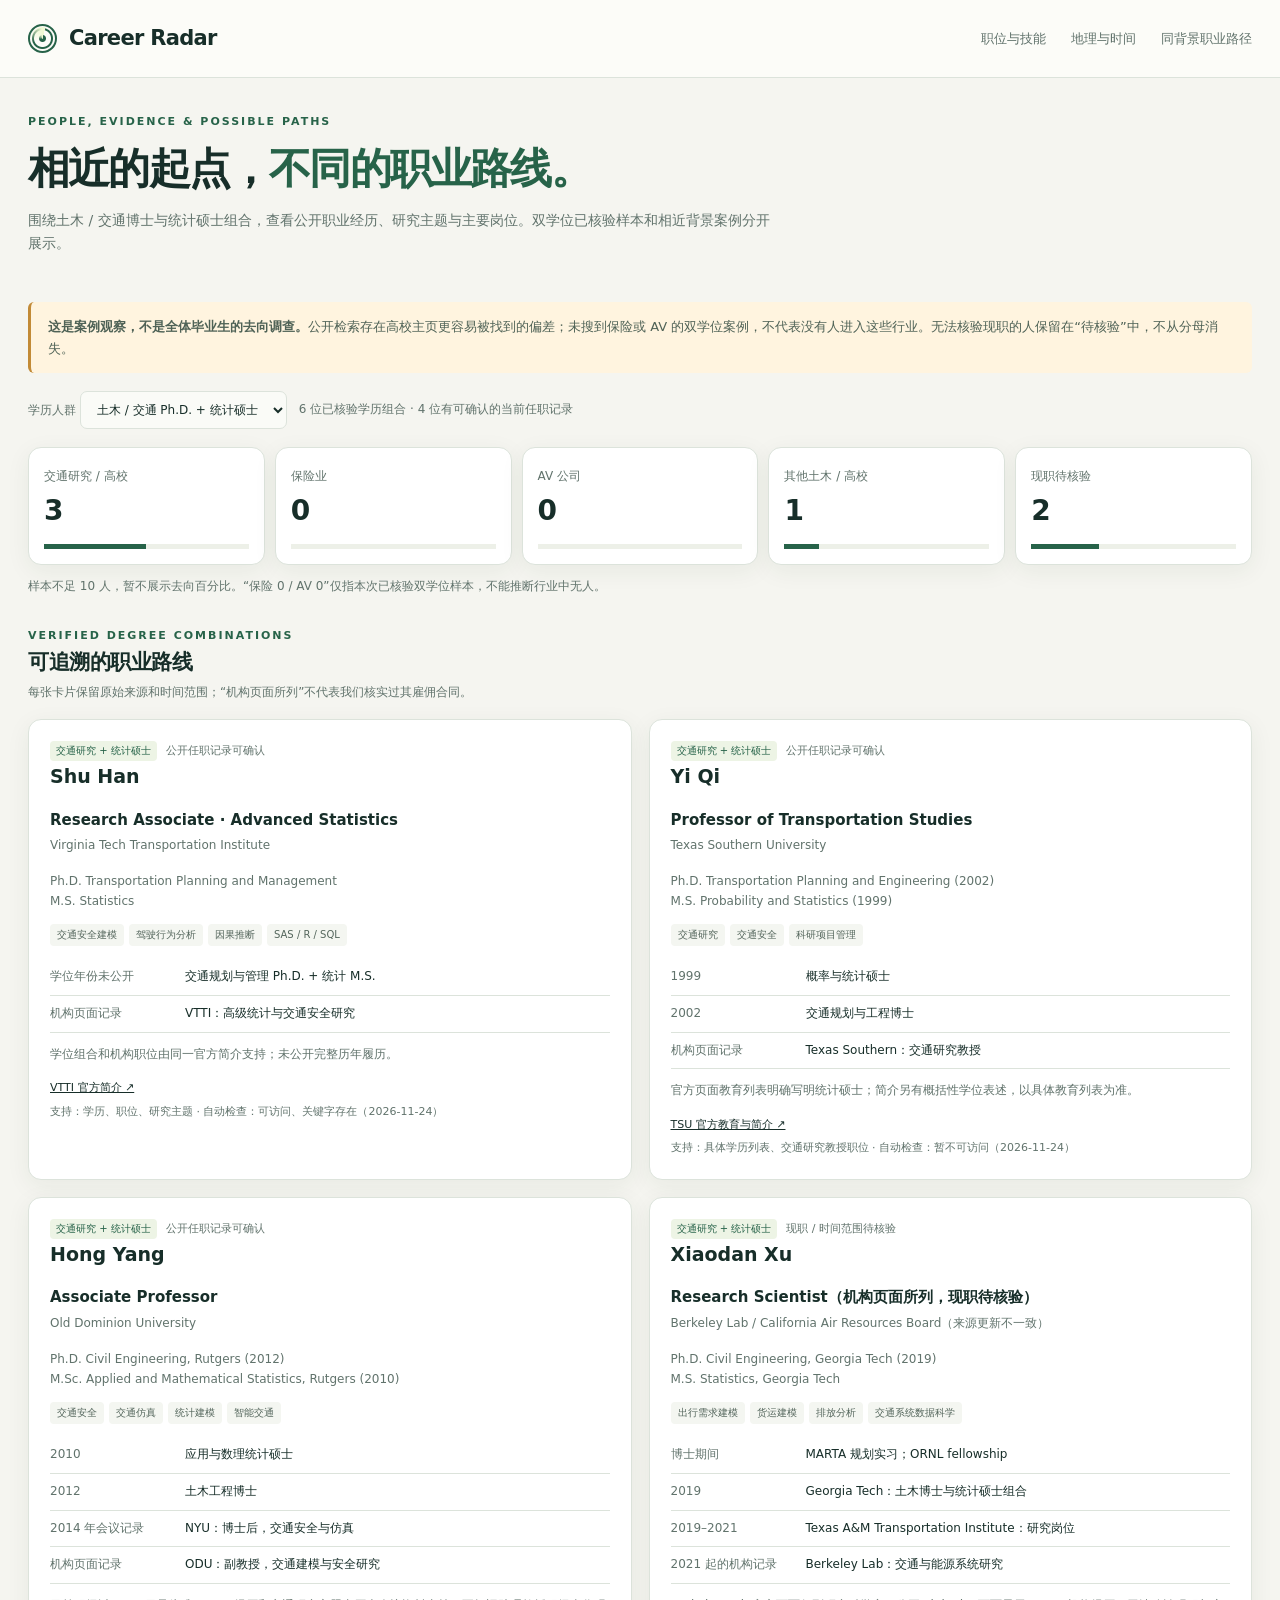
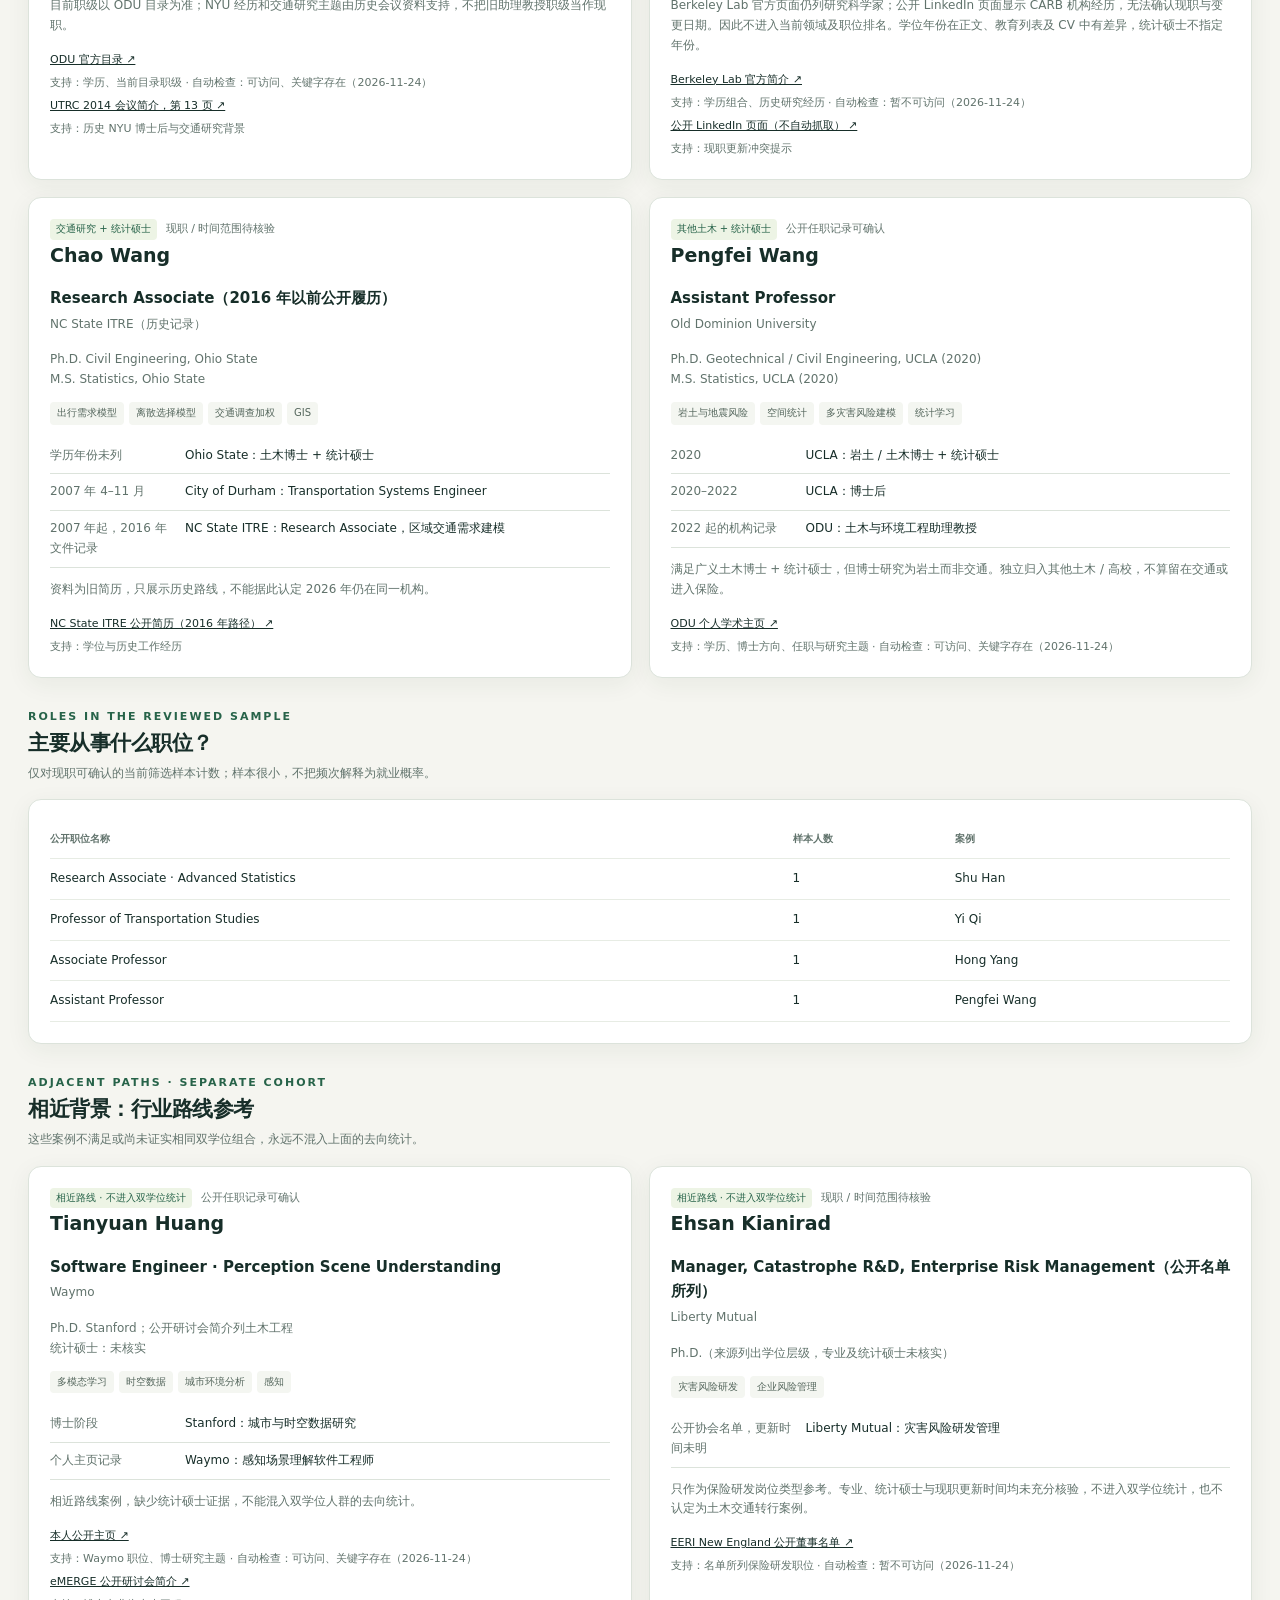
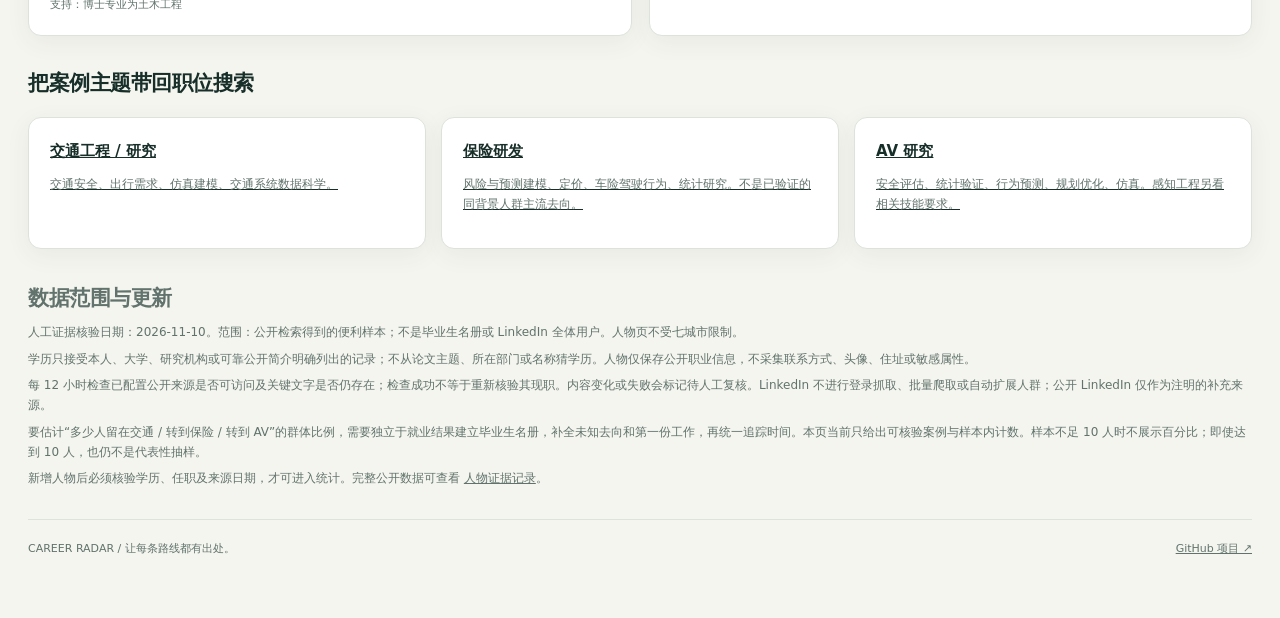
==== careers.html @ 95888066 "Refresh job ledger and published snapshot [skip ci]" ====
<!doctype html><html lang="zh-CN"><head><meta charset="utf-8"><meta name="viewport" content="width=device-width,initial-scale=1"><title>同背景职业路径 · Career Radar</title><link rel="stylesheet" href="web/site.css?v=20261110-3"><link rel="stylesheet" href="web/upgrade.css?v=20261110-3"></head><body>
<header><nav><div class="brand"><span class="mark" aria-hidden="true"></span>Career Radar</div><div class="navlinks"><a href="index.html">职位与技能</a><a href="history.html">地理与时间</a><a href="careers.html" aria-current="page">同背景职业路径</a></div></nav></header>
<main><section class="hero"><div><div class="eyebrow">PEOPLE, EVIDENCE & POSSIBLE PATHS</div><h1>相近的起点，<span>不同的职业路线。</span></h1><p class="sub">围绕土木 / 交通博士与统计硕士组合，查看公开职业经历、研究主题与主要岗位。双学位已核验样本和相近背景案例分开展示。</p></div></section>
<div class="notice warning"><strong>这是案例观察，不是全体毕业生的去向调查。</strong>公开检索存在高校主页更容易被找到的偏差；未搜到保险或 AV 的双学位案例，不代表没有人进入这些行业。无法核验现职的人保留在“待核验”中，不从分母消失。</div>
<div class="dashboard-controls"><label>学历人群 <select id="cohort" aria-label="职业样本学历范围"><option value="dual">土木 / 交通 Ph.D. + 统计硕士</option><option value="transport_stats">交通研究背景 + 统计硕士</option><option value="civil_stats">其他土木背景 + 统计硕士</option></select></label><span id="sample-note" class="small" aria-live="polite"></span></div>
<div id="people-summary" class="people-summary"></div><p id="share-note" class="small"></p>
<section><div class="section-head"><div><div class="eyebrow">VERIFIED DEGREE COMBINATIONS</div><h2>可追溯的职业路线</h2><p>每张卡片保留原始来源和时间范围；“机构页面所列”不代表我们核实过其雇佣合同。</p></div></div><div class="person-grid" id="people-grid"></div></section>
<section><div class="section-head"><div><div class="eyebrow">ROLES IN THE REVIEWED SAMPLE</div><h2>主要从事什么职位？</h2><p>仅对现职可确认的当前筛选样本计数；样本很小，不把频次解释为就业概率。</p></div></div><div class="panel"><div class="table-wrap"><table><thead><tr><th>公开职位名称</th><th>样本人数</th><th>案例</th></tr></thead><tbody id="roles"></tbody></table></div></div></section>
<section><div class="section-head"><div><div class="eyebrow">ADJACENT PATHS · SEPARATE COHORT</div><h2>相近背景：行业路线参考</h2><p>这些案例不满足或尚未证实相同双学位组合，永远不混入上面的去向统计。</p></div></div><div class="person-grid" id="adjacent-grid"></div></section>
<section><div class="section-head"><h2>把案例主题带回职位搜索</h2></div><div class="role-grid"><a class="panel" href="index.html?track=traffic"><strong>交通工程 / 研究</strong><p class="small">交通安全、出行需求、仿真建模、交通系统数据科学。</p></a><a class="panel" href="index.html?track=insurance"><strong>保险研发</strong><p class="small">风险与预测建模、定价、车险驾驶行为、统计研究。不是已验证的同背景人群主流去向。</p></a><a class="panel" href="index.html?track=av"><strong>AV 研究</strong><p class="small">安全评估、统计验证、行为预测、规划优化、仿真。感知工程另看相关技能要求。</p></a></div></section>
<section class="method"><h2>数据范围与更新</h2><p id="review-date"></p><p>学历只接受本人、大学、研究机构或可靠公开简介明确列出的记录；不从论文主题、所在部门或名称猜学历。人物仅保存公开职业信息，不采集联系方式、头像、住址或敏感属性。</p><p>每 12 小时检查已配置公开来源是否可访问及关键文字是否仍存在；检查成功不等于重新核验其现职。内容变化或失败会标记待人工复核。LinkedIn 不进行登录抓取、批量爬取或自动扩展人群；公开 LinkedIn 仅作为注明的补充来源。</p><p>要估计“多少人留在交通 / 转到保险 / 转到 AV”的群体比例，需要独立于就业结果建立毕业生名册，补全未知去向和第一份工作，再统一追踪时间。本页当前只给出可核验案例与样本内计数。样本不足 10 人时不展示百分比；即使达到 10 人，也仍不是代表性抽样。</p><p>新增人物后必须核验学历、任职及来源日期，才可进入统计。完整公开数据可查看 <a href="data/people.json">人物证据记录</a>。</p></section><footer class="footer"><span>CAREER RADAR / 让每条路线都有出处。</span><a href="https://github.com/Dejong614/career-radar">GitHub 项目 ↗</a></footer></main>
<script id="people-data" type="application/json">{"schema_version": 1, "reviewed_at": "2026-11-10", "scope": "公开检索得到的便利样本；不是毕业生名册或 LinkedIn 全体用户。人物页不受七城市限制。", "profiles": [{"id": "shu-han", "name": "Shu Han", "cohort": "transport_stats", "education": ["Ph.D. Transportation Planning and Management", "M.S. Statistics"], "field": "traffic", "role": "Research Associate · Advanced Statistics", "organization": "Virginia Tech Transportation Institute", "current_confirmed": true, "skills": ["交通安全建模", "驾驶行为分析", "因果推断", "SAS / R / SQL"], "path": [{"period": "学位年份未公开", "label": "交通规划与管理 Ph.D. + 统计 M.S."}, {"period": "机构页面记录", "label": "VTTI：高级统计与交通安全研究"}], "note": "学位组合和机构职位由同一官方简介支持；未公开完整历年履历。", "sources": [{"url": "https://www.vtti.vt.edu/staffdir/bio.php?pn=120117", "label": "VTTI 官方简介", "supports": "学历、职位、研究主题", "markers": ["Shu Han", "Statistics", "Research Associate"]}]}, {"id": "yi-qi", "name": "Yi Qi", "cohort": "transport_stats", "education": ["Ph.D. Transportation Planning and Engineering (2002)", "M.S. Probability and Statistics (1999)"], "field": "traffic", "role": "Professor of Transportation Studies", "organization": "Texas Southern University", "current_confirmed": true, "skills": ["交通研究", "交通安全", "科研项目管理"], "path": [{"period": "1999", "label": "概率与统计硕士"}, {"period": "2002", "label": "交通规划与工程博士"}, {"period": "机构页面记录", "label": "Texas Southern：交通研究教授"}], "note": "官方页面教育列表明确写明统计硕士；简介另有概括性学位表述，以具体教育列表为准。", "sources": [{"url": "https://coset.tsu.edu/people/yi-qi/", "label": "TSU 官方教育与简介", "supports": "具体学历列表、交通研究教授职位", "markers": ["Yi Qi", "Probability and Statistics", "Professor"]}]}, {"id": "hong-yang", "name": "Hong Yang", "cohort": "transport_stats", "education": ["Ph.D. Civil Engineering, Rutgers (2012)", "M.Sc. Applied and Mathematical Statistics, Rutgers (2010)"], "field": "traffic", "role": "Associate Professor", "organization": "Old Dominion University", "current_confirmed": true, "skills": ["交通安全", "交通仿真", "统计建模", "智能交通"], "path": [{"period": "2010", "label": "应用与数理统计硕士"}, {"period": "2012", "label": "土木工程博士"}, {"period": "2014 年会议记录", "label": "NYU：博士后，交通安全与仿真"}, {"period": "机构页面记录", "label": "ODU：副教授，交通建模与安全研究"}], "note": "目前职级以 ODU 目录为准；NYU 经历和交通研究主题由历史会议资料支持，不把旧助理教授职级当作现职。", "sources": [{"url": "https://www.odu.edu/directory/hong-yang", "label": "ODU 官方目录", "supports": "学历、当前目录职级", "markers": ["Hong Yang", "Statistics", "Associate Professor"]}, {"url": "https://www.utrc2.org/sites/default/files/11-19-14-Tech-Summit-Program.pdf", "label": "UTRC 2014 会议简介，第 13 页", "supports": "历史 NYU 博士后与交通研究背景", "check": false}]}, {"id": "xiaodan-xu", "name": "Xiaodan Xu", "cohort": "transport_stats", "education": ["Ph.D. Civil Engineering, Georgia Tech (2019)", "M.S. Statistics, Georgia Tech"], "field": "unknown", "reported_field": "traffic", "role": "Research Scientist（机构页面所列，现职待核验）", "organization": "Berkeley Lab / California Air Resources Board（来源更新不一致）", "current_confirmed": false, "skills": ["出行需求建模", "货运建模", "排放分析", "交通系统数据科学"], "path": [{"period": "博士期间", "label": "MARTA 规划实习；ORNL fellowship"}, {"period": "2019", "label": "Georgia Tech：土木博士与统计硕士组合"}, {"period": "2019–2021", "label": "Texas A&M Transportation Institute：研究岗位"}, {"period": "2021 起的机构记录", "label": "Berkeley Lab：交通与能源系统研究"}], "note": "Berkeley Lab 官方页面仍列研究科学家；公开 LinkedIn 页面显示 CARB 机构经历，无法确认现职与变更日期。因此不进入当前领域及职位排名。学位年份在正文、教育列表及 CV 中有差异，统计硕士不指定年份。", "sources": [{"url": "https://eta.lbl.gov/people/xiaodan-xu", "label": "Berkeley Lab 官方简介", "supports": "学历组合、历史研究经历", "markers": ["Xiaodan Xu", "Statistics", "research scientist"]}, {"url": "https://www.linkedin.com/in/xiaodanxu", "label": "公开 LinkedIn 页面（不自动抓取）", "supports": "现职更新冲突提示", "check": false}]}, {"id": "chao-wang", "name": "Chao Wang", "cohort": "transport_stats", "education": ["Ph.D. Civil Engineering, Ohio State", "M.S. Statistics, Ohio State"], "field": "unknown", "reported_field": "traffic", "role": "Research Associate（2016 年以前公开履历）", "organization": "NC State ITRE（历史记录）", "current_confirmed": false, "skills": ["出行需求模型", "离散选择模型", "交通调查加权", "GIS"], "path": [{"period": "学历年份未列", "label": "Ohio State：土木博士 + 统计硕士"}, {"period": "2007 年 4–11 月", "label": "City of Durham：Transportation Systems Engineer"}, {"period": "2007 年起，2016 年文件记录", "label": "NC State ITRE：Research Associate，区域交通需求建模"}], "note": "资料为旧简历，只展示历史路线，不能据此认定 2026 年仍在同一机构。", "sources": [{"url": "https://itre.ncsu.edu/wp-content/uploads/2016/03/WangC.pdf", "label": "NC State ITRE 公开简历（2016 年路径）", "supports": "学位与历史工作经历", "check": false}]}, {"id": "pengfei-wang", "name": "Pengfei Wang", "cohort": "civil_stats", "education": ["Ph.D. Geotechnical / Civil Engineering, UCLA (2020)", "M.S. Statistics, UCLA (2020)"], "field": "other", "role": "Assistant Professor", "organization": "Old Dominion University", "current_confirmed": true, "skills": ["岩土与地震风险", "空间统计", "多灾害风险建模", "统计学习"], "path": [{"period": "2020", "label": "UCLA：岩土 / 土木博士 + 统计硕士"}, {"period": "2020–2022", "label": "UCLA：博士后"}, {"period": "2022 起的机构记录", "label": "ODU：土木与环境工程助理教授"}], "note": "满足广义土木博士 + 统计硕士，但博士研究为岩土而非交通。独立归入其他土木 / 高校，不算留在交通或进入保险。", "sources": [{"url": "https://sites.wp.odu.edu/pengfei-wang/", "label": "ODU 个人学术主页", "supports": "学历、博士方向、任职与研究主题", "markers": ["Pengfei Wang", "Statistics", "Assistant Professor"]}]}, {"id": "tianyuan-huang", "name": "Tianyuan Huang", "cohort": "adjacent", "education": ["Ph.D. Stanford；公开研讨会简介列土木工程", "统计硕士：未核实"], "field": "av", "role": "Software Engineer · Perception Scene Understanding", "organization": "Waymo", "current_confirmed": true, "skills": ["多模态学习", "时空数据", "城市环境分析", "感知"], "path": [{"period": "博士阶段", "label": "Stanford：城市与时空数据研究"}, {"period": "个人主页记录", "label": "Waymo：感知场景理解软件工程师"}], "note": "相近路线案例，缺少统计硕士证据，不能混入双学位人群的去向统计。", "sources": [{"url": "https://tianyuanhuang.github.io/", "label": "本人公开主页", "supports": "Waymo 职位、博士研究主题", "markers": ["Tianyuan Huang", "Waymo", "Software Engineer"]}, {"url": "https://yi-ju.me/eMERGE/presentations/", "label": "eMERGE 公开研讨会简介", "supports": "博士专业为土木工程", "check": false}]}, {"id": "ehsan-kianirad", "name": "Ehsan Kianirad", "cohort": "adjacent", "education": ["Ph.D.（来源列出学位层级，专业及统计硕士未核实）"], "field": "insurance", "role": "Manager, Catastrophe R&D, Enterprise Risk Management（公开名单所列）", "organization": "Liberty Mutual", "current_confirmed": false, "skills": ["灾害风险研发", "企业风险管理"], "path": [{"period": "公开协会名单，更新时间未明", "label": "Liberty Mutual：灾害风险研发管理"}], "note": "只作为保险研发岗位类型参考。专业、统计硕士与现职更新时间均未充分核验，不进入双学位统计，也不认定为土木交通转行案例。", "sources": [{"url": "https://new-england.eeri.org/?page_id=135", "label": "EERI New England 公开董事名单", "supports": "名单所列保险研发职位", "markers": ["Ehsan Kianirad", "Liberty Mutual"]}]}], "source_health": {"https://www.vtti.vt.edu/staffdir/bio.php?pn=120117": {"checked_at": "2026-11-24T22:27:54+00:00", "status": "reachable_keywords_present"}, "https://coset.tsu.edu/people/yi-qi/": {"checked_at": "2026-11-24T22:27:54+00:00", "status": "unavailable", "error": "URLError"}, "https://www.odu.edu/directory/hong-yang": {"checked_at": "2026-11-24T22:27:54+00:00", "status": "reachable_keywords_present"}, "https://eta.lbl.gov/people/xiaodan-xu": {"checked_at": "2026-11-24T22:27:54+00:00", "status": "unavailable", "error": "HTTPError"}, "https://sites.wp.odu.edu/pengfei-wang/": {"checked_at": "2026-11-24T22:27:54+00:00", "status": "reachable_keywords_present"}, "https://tianyuanhuang.github.io/": {"checked_at": "2026-11-24T22:27:54+00:00", "status": "reachable_keywords_present"}, "https://new-england.eeri.org/?page_id=135": {"checked_at": "2026-11-24T22:27:54+00:00", "status": "unavailable", "error": "HTTPError"}}, "summary": {"sample_n": 6, "confirmed_n": 4, "counts": {"traffic": 3, "insurance": 0, "av": 0, "other": 1, "unknown": 2}, "roles": [["Research Associate · Advanced Statistics", 1], ["Professor of Transportation Studies", 1], ["Associate Professor", 1], ["Assistant Professor", 1]], "show_percentages": false}}</script><script src="web/careers.js?v=20261110-3" defer></script></body></html>
---- web/site.css ----
:root{--bg:#f5f5f0;--paper:#fff;--ink:#172e29;--muted:#61736c;--line:#dce3db;--green:#276349;--lime:#ddf29c;--blue:#456d9e;--orange:#ae623f;--shadow:0 6px 24px #213b2710}*{box-sizing:border-box}body{margin:0;background:var(--bg);color:var(--ink);font:15px/1.65 system-ui,-apple-system,"Segoe UI","Microsoft YaHei",sans-serif}a{color:inherit}button,input,select{font:inherit}button,select{cursor:pointer}button:focus-visible,a:focus-visible,input:focus-visible,select:focus-visible{outline:3px solid #78a440;outline-offset:3px}button{border:1px solid var(--line);border-radius:8px;background:#fff;color:var(--ink);padding:9px 15px}button:hover{background:#edf2e8}header{border-bottom:1px solid var(--line);background:#fcfcf8}nav{max-width:1280px;margin:auto;padding:21px 28px;display:flex;align-items:center;justify-content:space-between;gap:20px}.brand{display:flex;gap:12px;align-items:center;font-weight:750;letter-spacing:-.7px;font-size:21px}.mark{border:2px solid var(--green);border-radius:50%;width:29px;height:29px;position:relative;background:radial-gradient(circle,var(--green) 0 3px,transparent 4px 8px,var(--green) 9px 10px,transparent 11px)}.mark:after{content:"";position:absolute;inset:1px;background:conic-gradient(from 15deg,transparent 65%,#f0f9d4 95%);border-radius:50%}.navlinks{display:flex;gap:25px;font-size:13px}.navlinks a{text-decoration:none;color:var(--muted)}main{max-width:1280px;margin:auto;padding:35px 28px 60px}.hero{display:grid;grid-template-columns:1fr auto;gap:30px;padding-bottom:29px}.eyebrow{font-size:11px;letter-spacing:2px;font-weight:750;color:var(--green)}h1{font-size:42px;line-height:1.25;letter-spacing:-1.8px;margin:12px 0 14px}h1 span{color:var(--green)}.sub{color:var(--muted);max-width:750px;margin:0;font-size:14px}.sync{align-self:center;background:#eaf0e2;border:1px solid #dae4cf;padding:16px 20px;border-radius:12px;max-width:300px}.sync strong{font-size:13px;display:block}.sync small{font-size:11px;color:var(--muted)}.dot{display:inline-block;width:7px;height:7px;background:#547d38;border-radius:50%;margin-right:7px}.banner{padding:10px 15px;border:1px solid #ebd5ad;background:#fff6e4;border-radius:8px;font-size:12px;margin-bottom:20px}.banner:empty{display:none}.metrics{display:grid;grid-template-columns:repeat(3,1fr);gap:17px;margin-bottom:28px}.metric{position:relative;border:1px solid var(--line);border-radius:13px;background:var(--paper);padding:21px 24px;box-shadow:var(--shadow);overflow:hidden}.metric:after{content:"";position:absolute;width:70px;height:70px;border:14px solid #e8eedc;border-radius:50%;right:-15px;top:-15px}.metric .label{color:var(--muted);font-size:12px}.metric b{font-size:37px;line-height:1.4;display:block;font-variant-numeric:tabular-nums}.metric .hint{font-size:11px;color:var(--muted)}.section-head{display:flex;align-items:center;justify-content:space-between;gap:16px;margin:30px 0 16px}h2{font-size:21px;letter-spacing:-.5px;margin:0}.section-head p{margin:3px 0 0;color:var(--muted);font-size:12px}.small{font-size:12px;color:var(--muted)}.panel{background:var(--paper);border:1px solid var(--line);border-radius:13px;padding:21px;box-shadow:var(--shadow)}.filters{display:flex;gap:10px;align-items:center;flex-wrap:wrap;margin-bottom:15px}input[type=search],select{background:#fafbf7;border:1px solid var(--line);border-radius:7px;padding:10px 12px;color:var(--ink);max-width:100%}input[type=search]{flex:1;min-width:190px}label.inline{display:flex;gap:6px;align-items:center;font-size:12px;color:var(--muted)}.tabs{display:flex;gap:7px;flex-wrap:wrap;padding-bottom:15px;border-bottom:1px solid var(--line)}.tabs button{font-size:12px;padding:7px 12px;border-color:transparent;background:#f4f6f0}.tabs button[aria-pressed=true]{background:var(--ink);color:#fff}.resultline{display:flex;justify-content:space-between;align-items:center;gap:10px;padding:15px 0 6px}.jobs{display:grid;gap:0}.job{display:grid;grid-template-columns:1fr 160px;gap:16px;padding:19px 0;border-bottom:1px solid #e9eee7}.job:last-child{border-bottom:0}.meta{font-size:11px;color:var(--muted);display:flex;gap:9px;align-items:center;flex-wrap:wrap}.job h3{font-size:16px;margin:7px 0 8px;font-weight:650;line-height:1.45}.job h3 a{text-decoration:none}.job h3 a:hover{text-decoration:underline}.badge{font-size:10px;border-radius:4px;padding:2px 6px;background:#edf4e5;color:var(--green)}.badge.insurance{background:#f7eee6;color:#94502b}.badge.av{background:#edf0f9;color:#486e9f}.tags{display:flex;flex-wrap:wrap;gap:5px}.tag{font-size:10px;background:#f4f6f1;padding:3px 7px;border-radius:4px;color:#53655b}.job-side{font-size:11px;color:var(--muted);text-align:right;display:flex;flex-direction:column;justify-content:center;gap:5px}.job-side a{color:var(--green);font-weight:650;text-decoration:none}.job details{margin-top:9px;font-size:11px;color:var(--muted)}summary{cursor:pointer}.evidence{padding:7px 0;border-bottom:1px dashed var(--line);overflow-wrap:anywhere}.evidence q{display:block;color:#596a61;margin-top:3px}.empty{color:var(--muted);padding:35px 15px;text-align:center}.pagination{display:flex;justify-content:center;align-items:center;gap:15px;margin:20px 0 0;font-size:12px}.pagination button:disabled{opacity:.4;cursor:default}.skill-grid{display:grid;grid-template-columns:repeat(3,1fr);gap:17px}.skill-panel h3{font-size:15px;margin:0 0 4px}.skill-panel p{font-size:11px;color:var(--muted);margin:0 0 18px}.barrow{margin:12px 0}.barlabels{display:flex;justify-content:space-between;gap:8px;font-size:11px;margin-bottom:5px}.barlabels span:last-child{color:var(--muted);white-space:nowrap}.track{height:6px;background:#eef1ea;border-radius:8px;overflow:hidden}.fill{height:100%;background:var(--green);border-radius:8px}.insurance .fill{background:var(--orange)}.av .fill{background:var(--blue)}.cross-grid{display:grid;grid-template-columns:1.15fr 1fr;gap:17px}.table-wrap{overflow:auto}table{border-collapse:collapse;width:100%;font-size:12px;text-align:left}th{font-size:10px;color:var(--muted);font-weight:600}td,th{padding:10px 8px;border-bottom:1px solid #e7ece4}td:first-child,th:first-child{padding-left:0}.heat{display:inline-block;min-width:45px;text-align:center;padding:4px 7px;border-radius:5px;background:#edf4e4}.pair{display:grid;grid-template-columns:27px 1fr auto;gap:8px;align-items:center;padding:11px 0;border-bottom:1px solid #e7ece4;font-size:12px}.rank{font:12px ui-monospace,monospace;color:var(--muted)}.pairs small{color:var(--muted)}.sourcegrid{display:grid;grid-template-columns:repeat(3,1fr);gap:11px;margin-top:16px}.source{border:1px solid var(--line);border-radius:8px;padding:12px;font-size:11px;overflow-wrap:anywhere}.source a{font-weight:650;text-decoration:none}.source small{display:block;color:var(--muted);margin-top:5px}.ok{color:var(--green)}.warn{color:#a96c22}.method{margin-top:32px;color:var(--muted);font-size:12px}.method p{margin:7px 0}.method details{margin-top:15px}.footer{display:flex;justify-content:space-between;gap:20px;border-top:1px solid var(--line);padding-top:20px;margin-top:30px;color:var(--muted);font-size:11px}.loading{opacity:.65}@media(max-width:820px){h1{font-size:33px}.hero{grid-template-columns:1fr}.sync{max-width:none}.skill-grid{grid-template-columns:1fr}.cross-grid{grid-template-columns:1fr}.sourcegrid{grid-template-columns:1fr 1fr}.job{grid-template-columns:1fr}.job-side{text-align:left;flex-direction:row;justify-content:space-between;flex-wrap:wrap}.navlinks{gap:15px}.metrics{gap:8px}.metric{padding:14px}.metric b{font-size:29px}.metric:after{display:none}.metric .hint{font-size:10px}}@media(max-width:500px){main{padding:25px 16px}nav{padding:16px}.navlinks a:nth-child(3){display:none}h1{font-size:29px}.metrics{grid-template-columns:1fr}.metric{display:grid;grid-template-columns:1fr auto;align-items:center}.metric b{grid-column:2;grid-row:1/3}.metric .hint{grid-row:2}.section-head{align-items:flex-start}.sourcegrid{grid-template-columns:1fr}.panel{padding:16px}.footer{flex-direction:column;gap:5px}}
---- web/upgrade.css ----
.page-nav{display:flex;gap:8px;margin:18px 0}.page-nav a{text-decoration:none;padding:8px 14px;border-radius:8px;font-size:13px}.page-nav a[aria-current=page]{background:var(--ink);color:white}.kind-switch{display:inline-flex;background:#eef2e9;border-radius:9px;padding:4px;gap:4px}.kind-switch button{border:0;background:transparent;padding:8px 15px}.kind-switch button[aria-pressed=true]{background:var(--ink);color:#fff}.filter-context{display:flex;gap:15px;align-items:center;flex-wrap:wrap;margin-bottom:15px}.filter-context p{margin:0;font-size:12px;color:var(--muted)}.match-note{margin:10px 0;font-size:12px;padding:8px 10px;background:#f0f5e9;border-radius:6px}.match-note p{margin:2px 0}.tag.core{color:#245e40;background:#e1efce}.tag.related{background:#eef0e8}.notice{padding:14px 17px;background:#f1f4e9;border-left:3px solid #6c8a49;border-radius:6px;color:#4f6256;font-size:13px;margin:18px 0}.notice.warning{background:#fff4df;border-color:#c28a36}.dashboard-controls{display:flex;align-items:center;gap:12px;flex-wrap:wrap;margin:18px 0}.dashboard-controls label{font-size:12px;color:var(--muted)}.timeline-box{margin:20px 0}.timeline-head{display:flex;justify-content:space-between;align-items:center;gap:12px}.timeline-head strong{font-size:18px}input[type=range]{width:100%;accent-color:var(--green)}.legend{display:flex;gap:18px;flex-wrap:wrap;font-size:12px;color:var(--muted);margin:14px 0}.legend span{display:flex;align-items:center;gap:6px}.swatch{width:10px;height:10px;border-radius:2px;display:inline-block}.traffic-color{background:var(--green)}.insurance-color{background:var(--orange)}.av-color{background:var(--blue)}.geo-grid{display:grid;grid-template-columns:1.1fr 1fr;gap:25px;align-items:start}.city-row{display:grid;grid-template-columns:105px 1fr 34px;gap:9px;align-items:center;margin:15px 0;font-size:12px}.city-stacked{display:flex;height:25px;background:#f1f3ed;position:relative}.city-segment{height:25px;min-width:0;display:flex;align-items:center;justify-content:center;transition:width .35s}.city-segment span{background:rgba(255,255,255,.93);border-radius:3px;padding:0 3px;color:var(--ink);font-size:10px}.city-total{text-align:right}.city-counts{grid-column:2/4;color:var(--muted);font-size:10px;margin-top:-5px}.geo-map{width:100%;height:auto}.geo-map .state{fill:#e6ecdf;stroke:#fff;stroke-width:.6}.geo-map text{font:18px system-ui;fill:var(--ink)}.geo-map .geo-point{cursor:pointer}.geo-map .point-total{font-weight:650;fill:var(--green)}.role-grid{display:grid;grid-template-columns:repeat(3,1fr);gap:15px}.person-grid{display:grid;grid-template-columns:repeat(2,1fr);gap:17px}.person h3{font-size:19px;margin:0}.person .education{font-size:12px;color:var(--muted);margin:12px 0}.person .path-step{display:grid;grid-template-columns:125px 1fr;gap:10px;font-size:12px;padding:8px 0;border-bottom:1px solid var(--line)}.path-step span:first-child{color:var(--muted)}.person .sources{display:flex;flex-direction:column;gap:5px;margin-top:15px;font-size:11px}.people-summary{display:grid;grid-template-columns:repeat(5,1fr);gap:10px}.people-summary .panel{padding:15px}.people-summary b{font-size:28px;display:block}.people-summary span{font-size:12px;color:var(--muted)}.mini-bar{height:5px;background:#edf0e8;margin-top:10px}.mini-fill{height:100%;background:var(--green)}.history-events{max-height:500px;overflow:auto}.snapshot-list{font-size:11px;color:var(--muted)}.source-status{font-size:11px;color:var(--muted)}@media(max-width:850px){.geo-grid,.person-grid{grid-template-columns:1fr}.role-grid{grid-template-columns:1fr}.people-summary{grid-template-columns:repeat(3,1fr)}.navlinks{flex-wrap:wrap}}@media(max-width:500px){.people-summary{grid-template-columns:repeat(2,1fr)}.person .path-step{grid-template-columns:95px 1fr}.city-row{grid-template-columns:85px 1fr 25px}.navlinks a:nth-child(3){display:initial}}@media(prefers-reduced-motion:reduce){.city-segment{transition:none}}
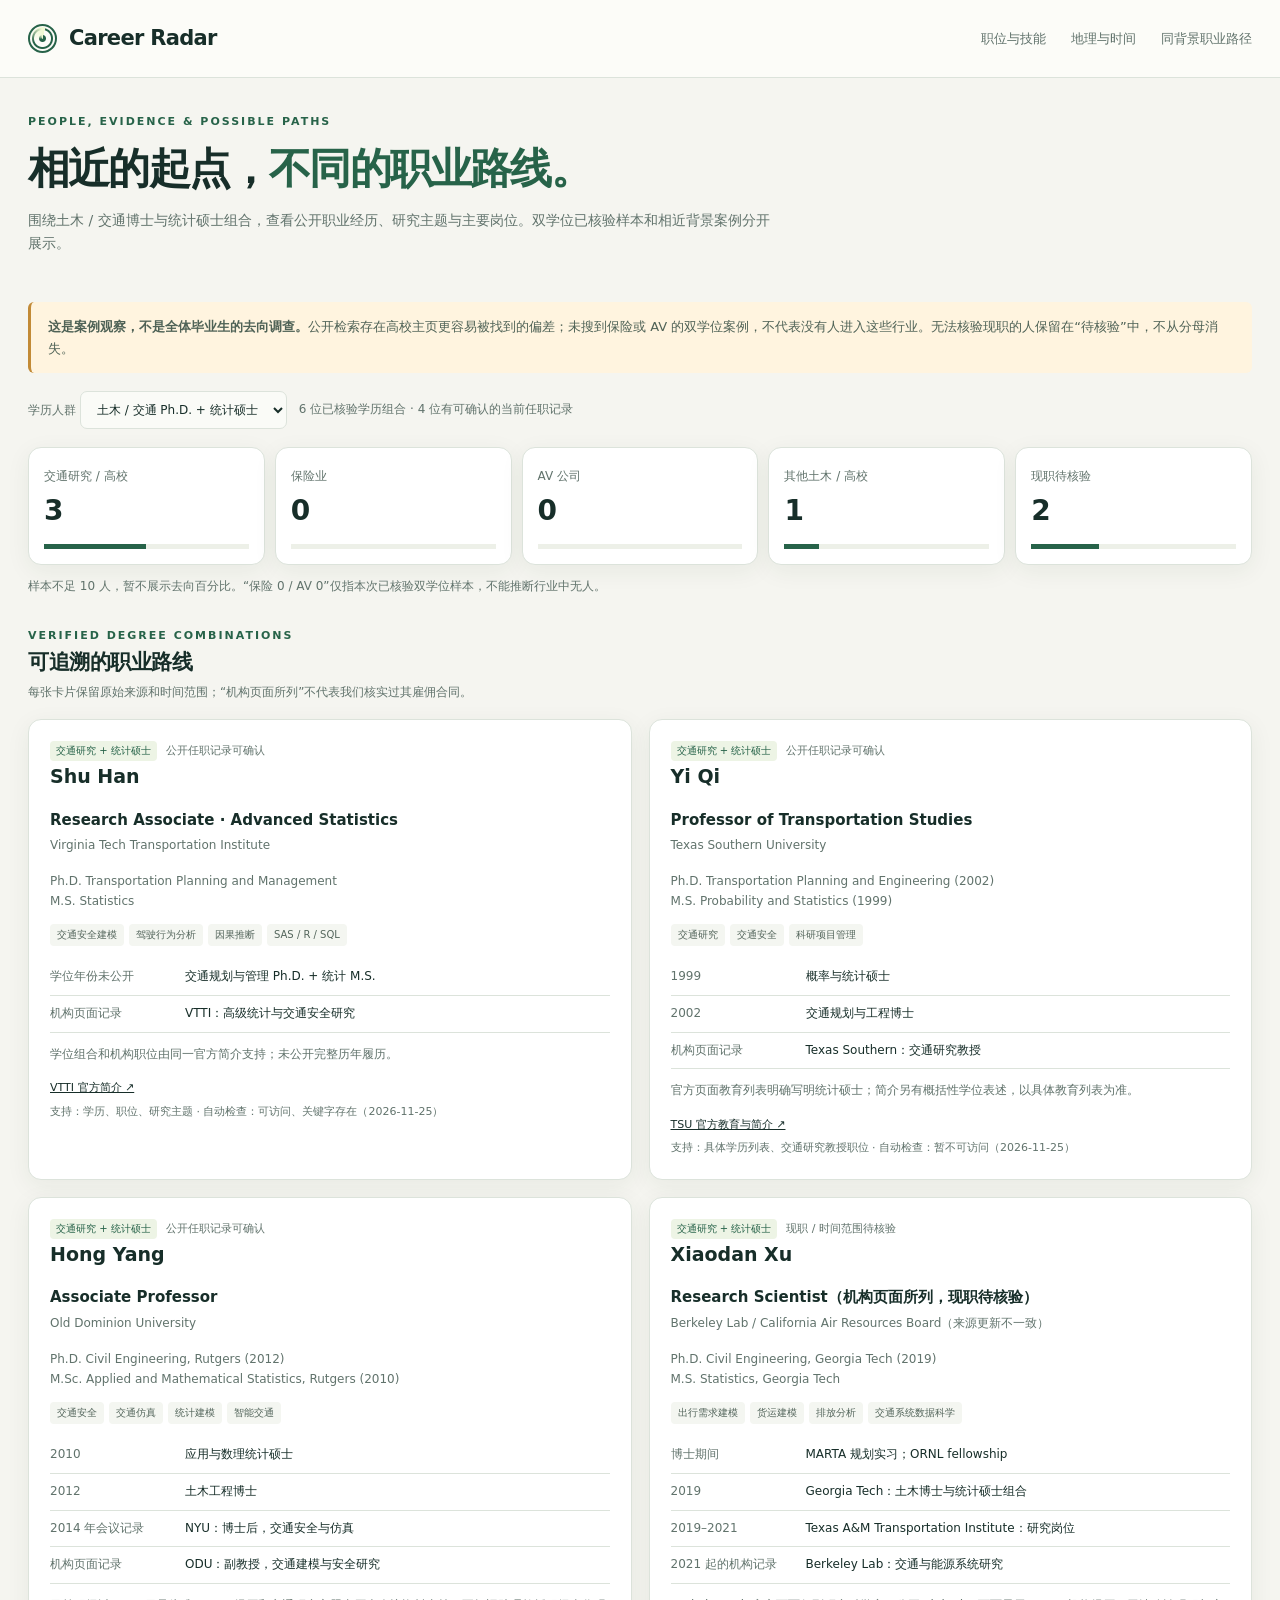
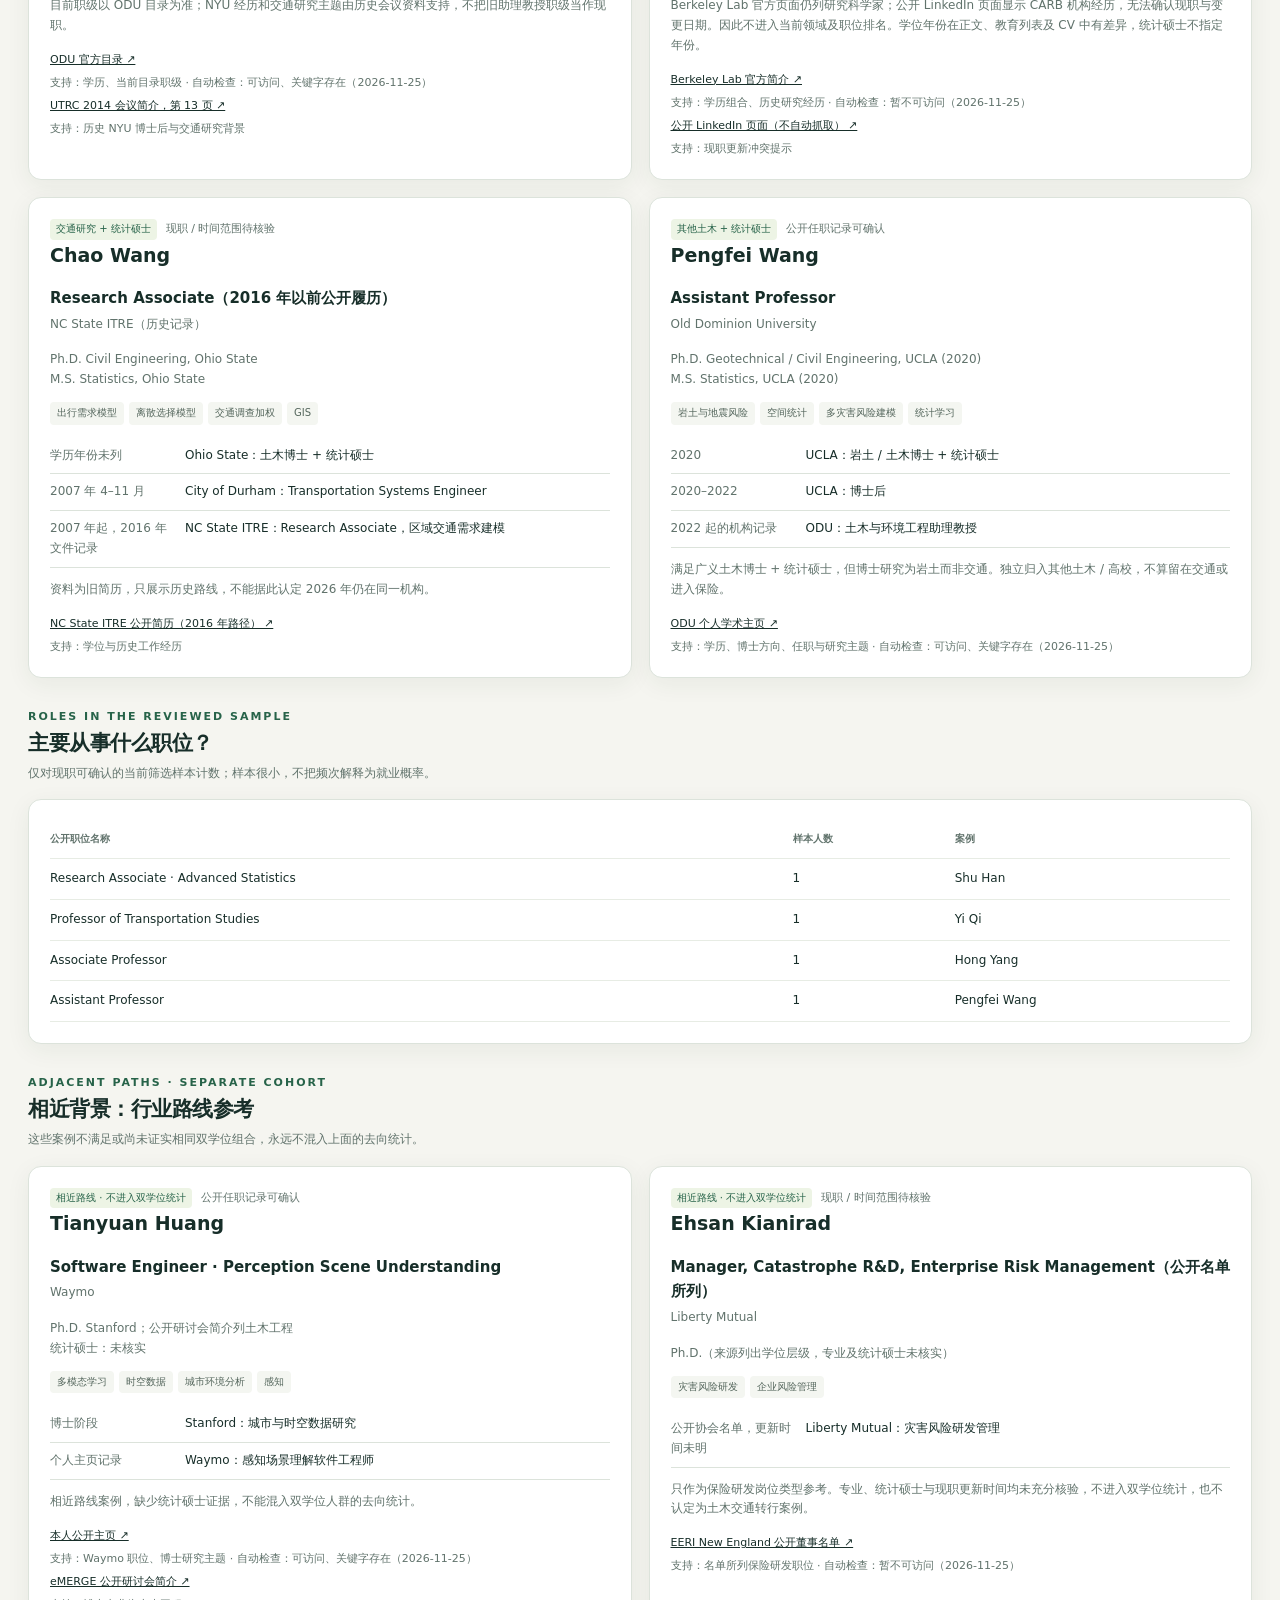
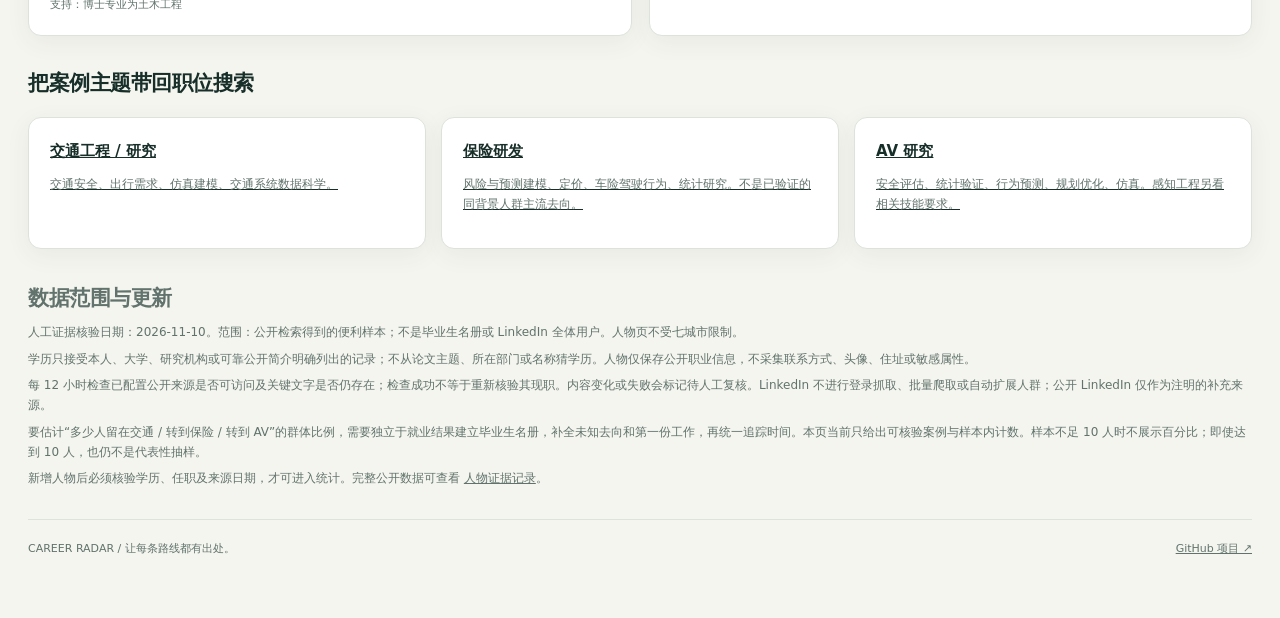
==== commit a118e86b: "Refresh job ledger and published snapshot [skip ci]" ====
--- a/careers.html
+++ b/careers.html
@@ -9,4 +9,4 @@
 <section><div class="section-head"><div><div class="eyebrow">ADJACENT PATHS · SEPARATE COHORT</div><h2>相近背景：行业路线参考</h2><p>这些案例不满足或尚未证实相同双学位组合，永远不混入上面的去向统计。</p></div></div><div class="person-grid" id="adjacent-grid"></div></section>
 <section><div class="section-head"><h2>把案例主题带回职位搜索</h2></div><div class="role-grid"><a class="panel" href="index.html?track=traffic"><strong>交通工程 / 研究</strong><p class="small">交通安全、出行需求、仿真建模、交通系统数据科学。</p></a><a class="panel" href="index.html?track=insurance"><strong>保险研发</strong><p class="small">风险与预测建模、定价、车险驾驶行为、统计研究。不是已验证的同背景人群主流去向。</p></a><a class="panel" href="index.html?track=av"><strong>AV 研究</strong><p class="small">安全评估、统计验证、行为预测、规划优化、仿真。感知工程另看相关技能要求。</p></a></div></section>
 <section class="method"><h2>数据范围与更新</h2><p id="review-date"></p><p>学历只接受本人、大学、研究机构或可靠公开简介明确列出的记录；不从论文主题、所在部门或名称猜学历。人物仅保存公开职业信息，不采集联系方式、头像、住址或敏感属性。</p><p>每 12 小时检查已配置公开来源是否可访问及关键文字是否仍存在；检查成功不等于重新核验其现职。内容变化或失败会标记待人工复核。LinkedIn 不进行登录抓取、批量爬取或自动扩展人群；公开 LinkedIn 仅作为注明的补充来源。</p><p>要估计“多少人留在交通 / 转到保险 / 转到 AV”的群体比例，需要独立于就业结果建立毕业生名册，补全未知去向和第一份工作，再统一追踪时间。本页当前只给出可核验案例与样本内计数。样本不足 10 人时不展示百分比；即使达到 10 人，也仍不是代表性抽样。</p><p>新增人物后必须核验学历、任职及来源日期，才可进入统计。完整公开数据可查看 <a href="data/people.json">人物证据记录</a>。</p></section><footer class="footer"><span>CAREER RADAR / 让每条路线都有出处。</span><a href="https://github.com/Dejong614/career-radar">GitHub 项目 ↗</a></footer></main>
-<script id="people-data" type="application/json">{"schema_version": 1, "reviewed_at": "2026-11-10", "scope": "公开检索得到的便利样本；不是毕业生名册或 LinkedIn 全体用户。人物页不受七城市限制。", "profiles": [{"id": "shu-han", "name": "Shu Han", "cohort": "transport_stats", "education": ["Ph.D. Transportation Planning and Management", "M.S. Statistics"], "field": "traffic", "role": "Research Associate · Advanced Statistics", "organization": "Virginia Tech Transportation Institute", "current_confirmed": true, "skills": ["交通安全建模", "驾驶行为分析", "因果推断", "SAS / R / SQL"], "path": [{"period": "学位年份未公开", "label": "交通规划与管理 Ph.D. + 统计 M.S."}, {"period": "机构页面记录", "label": "VTTI：高级统计与交通安全研究"}], "note": "学位组合和机构职位由同一官方简介支持；未公开完整历年履历。", "sources": [{"url": "https://www.vtti.vt.edu/staffdir/bio.php?pn=120117", "label": "VTTI 官方简介", "supports": "学历、职位、研究主题", "markers": ["Shu Han", "Statistics", "Research Associate"]}]}, {"id": "yi-qi", "name": "Yi Qi", "cohort": "transport_stats", "education": ["Ph.D. Transportation Planning and Engineering (2002)", "M.S. Probability and Statistics (1999)"], "field": "traffic", "role": "Professor of Transportation Studies", "organization": "Texas Southern University", "current_confirmed": true, "skills": ["交通研究", "交通安全", "科研项目管理"], "path": [{"period": "1999", "label": "概率与统计硕士"}, {"period": "2002", "label": "交通规划与工程博士"}, {"period": "机构页面记录", "label": "Texas Southern：交通研究教授"}], "note": "官方页面教育列表明确写明统计硕士；简介另有概括性学位表述，以具体教育列表为准。", "sources": [{"url": "https://coset.tsu.edu/people/yi-qi/", "label": "TSU 官方教育与简介", "supports": "具体学历列表、交通研究教授职位", "markers": ["Yi Qi", "Probability and Statistics", "Professor"]}]}, {"id": "hong-yang", "name": "Hong Yang", "cohort": "transport_stats", "education": ["Ph.D. Civil Engineering, Rutgers (2012)", "M.Sc. Applied and Mathematical Statistics, Rutgers (2010)"], "field": "traffic", "role": "Associate Professor", "organization": "Old Dominion University", "current_confirmed": true, "skills": ["交通安全", "交通仿真", "统计建模", "智能交通"], "path": [{"period": "2010", "label": "应用与数理统计硕士"}, {"period": "2012", "label": "土木工程博士"}, {"period": "2014 年会议记录", "label": "NYU：博士后，交通安全与仿真"}, {"period": "机构页面记录", "label": "ODU：副教授，交通建模与安全研究"}], "note": "目前职级以 ODU 目录为准；NYU 经历和交通研究主题由历史会议资料支持，不把旧助理教授职级当作现职。", "sources": [{"url": "https://www.odu.edu/directory/hong-yang", "label": "ODU 官方目录", "supports": "学历、当前目录职级", "markers": ["Hong Yang", "Statistics", "Associate Professor"]}, {"url": "https://www.utrc2.org/sites/default/files/11-19-14-Tech-Summit-Program.pdf", "label": "UTRC 2014 会议简介，第 13 页", "supports": "历史 NYU 博士后与交通研究背景", "check": false}]}, {"id": "xiaodan-xu", "name": "Xiaodan Xu", "cohort": "transport_stats", "education": ["Ph.D. Civil Engineering, Georgia Tech (2019)", "M.S. Statistics, Georgia Tech"], "field": "unknown", "reported_field": "traffic", "role": "Research Scientist（机构页面所列，现职待核验）", "organization": "Berkeley Lab / California Air Resources Board（来源更新不一致）", "current_confirmed": false, "skills": ["出行需求建模", "货运建模", "排放分析", "交通系统数据科学"], "path": [{"period": "博士期间", "label": "MARTA 规划实习；ORNL fellowship"}, {"period": "2019", "label": "Georgia Tech：土木博士与统计硕士组合"}, {"period": "2019–2021", "label": "Texas A&M Transportation Institute：研究岗位"}, {"period": "2021 起的机构记录", "label": "Berkeley Lab：交通与能源系统研究"}], "note": "Berkeley Lab 官方页面仍列研究科学家；公开 LinkedIn 页面显示 CARB 机构经历，无法确认现职与变更日期。因此不进入当前领域及职位排名。学位年份在正文、教育列表及 CV 中有差异，统计硕士不指定年份。", "sources": [{"url": "https://eta.lbl.gov/people/xiaodan-xu", "label": "Berkeley Lab 官方简介", "supports": "学历组合、历史研究经历", "markers": ["Xiaodan Xu", "Statistics", "research scientist"]}, {"url": "https://www.linkedin.com/in/xiaodanxu", "label": "公开 LinkedIn 页面（不自动抓取）", "supports": "现职更新冲突提示", "check": false}]}, {"id": "chao-wang", "name": "Chao Wang", "cohort": "transport_stats", "education": ["Ph.D. Civil Engineering, Ohio State", "M.S. Statistics, Ohio State"], "field": "unknown", "reported_field": "traffic", "role": "Research Associate（2016 年以前公开履历）", "organization": "NC State ITRE（历史记录）", "current_confirmed": false, "skills": ["出行需求模型", "离散选择模型", "交通调查加权", "GIS"], "path": [{"period": "学历年份未列", "label": "Ohio State：土木博士 + 统计硕士"}, {"period": "2007 年 4–11 月", "label": "City of Durham：Transportation Systems Engineer"}, {"period": "2007 年起，2016 年文件记录", "label": "NC State ITRE：Research Associate，区域交通需求建模"}], "note": "资料为旧简历，只展示历史路线，不能据此认定 2026 年仍在同一机构。", "sources": [{"url": "https://itre.ncsu.edu/wp-content/uploads/2016/03/WangC.pdf", "label": "NC State ITRE 公开简历（2016 年路径）", "supports": "学位与历史工作经历", "check": false}]}, {"id": "pengfei-wang", "name": "Pengfei Wang", "cohort": "civil_stats", "education": ["Ph.D. Geotechnical / Civil Engineering, UCLA (2020)", "M.S. Statistics, UCLA (2020)"], "field": "other", "role": "Assistant Professor", "organization": "Old Dominion University", "current_confirmed": true, "skills": ["岩土与地震风险", "空间统计", "多灾害风险建模", "统计学习"], "path": [{"period": "2020", "label": "UCLA：岩土 / 土木博士 + 统计硕士"}, {"period": "2020–2022", "label": "UCLA：博士后"}, {"period": "2022 起的机构记录", "label": "ODU：土木与环境工程助理教授"}], "note": "满足广义土木博士 + 统计硕士，但博士研究为岩土而非交通。独立归入其他土木 / 高校，不算留在交通或进入保险。", "sources": [{"url": "https://sites.wp.odu.edu/pengfei-wang/", "label": "ODU 个人学术主页", "supports": "学历、博士方向、任职与研究主题", "markers": ["Pengfei Wang", "Statistics", "Assistant Professor"]}]}, {"id": "tianyuan-huang", "name": "Tianyuan Huang", "cohort": "adjacent", "education": ["Ph.D. Stanford；公开研讨会简介列土木工程", "统计硕士：未核实"], "field": "av", "role": "Software Engineer · Perception Scene Understanding", "organization": "Waymo", "current_confirmed": true, "skills": ["多模态学习", "时空数据", "城市环境分析", "感知"], "path": [{"period": "博士阶段", "label": "Stanford：城市与时空数据研究"}, {"period": "个人主页记录", "label": "Waymo：感知场景理解软件工程师"}], "note": "相近路线案例，缺少统计硕士证据，不能混入双学位人群的去向统计。", "sources": [{"url": "https://tianyuanhuang.github.io/", "label": "本人公开主页", "supports": "Waymo 职位、博士研究主题", "markers": ["Tianyuan Huang", "Waymo", "Software Engineer"]}, {"url": "https://yi-ju.me/eMERGE/presentations/", "label": "eMERGE 公开研讨会简介", "supports": "博士专业为土木工程", "check": false}]}, {"id": "ehsan-kianirad", "name": "Ehsan Kianirad", "cohort": "adjacent", "education": ["Ph.D.（来源列出学位层级，专业及统计硕士未核实）"], "field": "insurance", "role": "Manager, Catastrophe R&D, Enterprise Risk Management（公开名单所列）", "organization": "Liberty Mutual", "current_confirmed": false, "skills": ["灾害风险研发", "企业风险管理"], "path": [{"period": "公开协会名单，更新时间未明", "label": "Liberty Mutual：灾害风险研发管理"}], "note": "只作为保险研发岗位类型参考。专业、统计硕士与现职更新时间均未充分核验，不进入双学位统计，也不认定为土木交通转行案例。", "sources": [{"url": "https://new-england.eeri.org/?page_id=135", "label": "EERI New England 公开董事名单", "supports": "名单所列保险研发职位", "markers": ["Ehsan Kianirad", "Liberty Mutual"]}]}], "source_health": {"https://www.vtti.vt.edu/staffdir/bio.php?pn=120117": {"checked_at": "2026-11-24T22:27:54+00:00", "status": "reachable_keywords_present"}, "https://coset.tsu.edu/people/yi-qi/": {"checked_at": "2026-11-24T22:27:54+00:00", "status": "unavailable", "error": "URLError"}, "https://www.odu.edu/directory/hong-yang": {"checked_at": "2026-11-24T22:27:54+00:00", "status": "reachable_keywords_present"}, "https://eta.lbl.gov/people/xiaodan-xu": {"checked_at": "2026-11-24T22:27:54+00:00", "status": "unavailable", "error": "HTTPError"}, "https://sites.wp.odu.edu/pengfei-wang/": {"checked_at": "2026-11-24T22:27:54+00:00", "status": "reachable_keywords_present"}, "https://tianyuanhuang.github.io/": {"checked_at": "2026-11-24T22:27:54+00:00", "status": "reachable_keywords_present"}, "https://new-england.eeri.org/?page_id=135": {"checked_at": "2026-11-24T22:27:54+00:00", "status": "unavailable", "error": "HTTPError"}}, "summary": {"sample_n": 6, "confirmed_n": 4, "counts": {"traffic": 3, "insurance": 0, "av": 0, "other": 1, "unknown": 2}, "roles": [["Research Associate · Advanced Statistics", 1], ["Professor of Transportation Studies", 1], ["Associate Professor", 1], ["Assistant Professor", 1]], "show_percentages": false}}</script><script src="web/careers.js?v=20261110-3" defer></script></body></html>
+<script id="people-data" type="application/json">{"schema_version": 1, "reviewed_at": "2026-11-10", "scope": "公开检索得到的便利样本；不是毕业生名册或 LinkedIn 全体用户。人物页不受七城市限制。", "profiles": [{"id": "shu-han", "name": "Shu Han", "cohort": "transport_stats", "education": ["Ph.D. Transportation Planning and Management", "M.S. Statistics"], "field": "traffic", "role": "Research Associate · Advanced Statistics", "organization": "Virginia Tech Transportation Institute", "current_confirmed": true, "skills": ["交通安全建模", "驾驶行为分析", "因果推断", "SAS / R / SQL"], "path": [{"period": "学位年份未公开", "label": "交通规划与管理 Ph.D. + 统计 M.S."}, {"period": "机构页面记录", "label": "VTTI：高级统计与交通安全研究"}], "note": "学位组合和机构职位由同一官方简介支持；未公开完整历年履历。", "sources": [{"url": "https://www.vtti.vt.edu/staffdir/bio.php?pn=120117", "label": "VTTI 官方简介", "supports": "学历、职位、研究主题", "markers": ["Shu Han", "Statistics", "Research Associate"]}]}, {"id": "yi-qi", "name": "Yi Qi", "cohort": "transport_stats", "education": ["Ph.D. Transportation Planning and Engineering (2002)", "M.S. Probability and Statistics (1999)"], "field": "traffic", "role": "Professor of Transportation Studies", "organization": "Texas Southern University", "current_confirmed": true, "skills": ["交通研究", "交通安全", "科研项目管理"], "path": [{"period": "1999", "label": "概率与统计硕士"}, {"period": "2002", "label": "交通规划与工程博士"}, {"period": "机构页面记录", "label": "Texas Southern：交通研究教授"}], "note": "官方页面教育列表明确写明统计硕士；简介另有概括性学位表述，以具体教育列表为准。", "sources": [{"url": "https://coset.tsu.edu/people/yi-qi/", "label": "TSU 官方教育与简介", "supports": "具体学历列表、交通研究教授职位", "markers": ["Yi Qi", "Probability and Statistics", "Professor"]}]}, {"id": "hong-yang", "name": "Hong Yang", "cohort": "transport_stats", "education": ["Ph.D. Civil Engineering, Rutgers (2012)", "M.Sc. Applied and Mathematical Statistics, Rutgers (2010)"], "field": "traffic", "role": "Associate Professor", "organization": "Old Dominion University", "current_confirmed": true, "skills": ["交通安全", "交通仿真", "统计建模", "智能交通"], "path": [{"period": "2010", "label": "应用与数理统计硕士"}, {"period": "2012", "label": "土木工程博士"}, {"period": "2014 年会议记录", "label": "NYU：博士后，交通安全与仿真"}, {"period": "机构页面记录", "label": "ODU：副教授，交通建模与安全研究"}], "note": "目前职级以 ODU 目录为准；NYU 经历和交通研究主题由历史会议资料支持，不把旧助理教授职级当作现职。", "sources": [{"url": "https://www.odu.edu/directory/hong-yang", "label": "ODU 官方目录", "supports": "学历、当前目录职级", "markers": ["Hong Yang", "Statistics", "Associate Professor"]}, {"url": "https://www.utrc2.org/sites/default/files/11-19-14-Tech-Summit-Program.pdf", "label": "UTRC 2014 会议简介，第 13 页", "supports": "历史 NYU 博士后与交通研究背景", "check": false}]}, {"id": "xiaodan-xu", "name": "Xiaodan Xu", "cohort": "transport_stats", "education": ["Ph.D. Civil Engineering, Georgia Tech (2019)", "M.S. Statistics, Georgia Tech"], "field": "unknown", "reported_field": "traffic", "role": "Research Scientist（机构页面所列，现职待核验）", "organization": "Berkeley Lab / California Air Resources Board（来源更新不一致）", "current_confirmed": false, "skills": ["出行需求建模", "货运建模", "排放分析", "交通系统数据科学"], "path": [{"period": "博士期间", "label": "MARTA 规划实习；ORNL fellowship"}, {"period": "2019", "label": "Georgia Tech：土木博士与统计硕士组合"}, {"period": "2019–2021", "label": "Texas A&M Transportation Institute：研究岗位"}, {"period": "2021 起的机构记录", "label": "Berkeley Lab：交通与能源系统研究"}], "note": "Berkeley Lab 官方页面仍列研究科学家；公开 LinkedIn 页面显示 CARB 机构经历，无法确认现职与变更日期。因此不进入当前领域及职位排名。学位年份在正文、教育列表及 CV 中有差异，统计硕士不指定年份。", "sources": [{"url": "https://eta.lbl.gov/people/xiaodan-xu", "label": "Berkeley Lab 官方简介", "supports": "学历组合、历史研究经历", "markers": ["Xiaodan Xu", "Statistics", "research scientist"]}, {"url": "https://www.linkedin.com/in/xiaodanxu", "label": "公开 LinkedIn 页面（不自动抓取）", "supports": "现职更新冲突提示", "check": false}]}, {"id": "chao-wang", "name": "Chao Wang", "cohort": "transport_stats", "education": ["Ph.D. Civil Engineering, Ohio State", "M.S. Statistics, Ohio State"], "field": "unknown", "reported_field": "traffic", "role": "Research Associate（2016 年以前公开履历）", "organization": "NC State ITRE（历史记录）", "current_confirmed": false, "skills": ["出行需求模型", "离散选择模型", "交通调查加权", "GIS"], "path": [{"period": "学历年份未列", "label": "Ohio State：土木博士 + 统计硕士"}, {"period": "2007 年 4–11 月", "label": "City of Durham：Transportation Systems Engineer"}, {"period": "2007 年起，2016 年文件记录", "label": "NC State ITRE：Research Associate，区域交通需求建模"}], "note": "资料为旧简历，只展示历史路线，不能据此认定 2026 年仍在同一机构。", "sources": [{"url": "https://itre.ncsu.edu/wp-content/uploads/2016/03/WangC.pdf", "label": "NC State ITRE 公开简历（2016 年路径）", "supports": "学位与历史工作经历", "check": false}]}, {"id": "pengfei-wang", "name": "Pengfei Wang", "cohort": "civil_stats", "education": ["Ph.D. Geotechnical / Civil Engineering, UCLA (2020)", "M.S. Statistics, UCLA (2020)"], "field": "other", "role": "Assistant Professor", "organization": "Old Dominion University", "current_confirmed": true, "skills": ["岩土与地震风险", "空间统计", "多灾害风险建模", "统计学习"], "path": [{"period": "2020", "label": "UCLA：岩土 / 土木博士 + 统计硕士"}, {"period": "2020–2022", "label": "UCLA：博士后"}, {"period": "2022 起的机构记录", "label": "ODU：土木与环境工程助理教授"}], "note": "满足广义土木博士 + 统计硕士，但博士研究为岩土而非交通。独立归入其他土木 / 高校，不算留在交通或进入保险。", "sources": [{"url": "https://sites.wp.odu.edu/pengfei-wang/", "label": "ODU 个人学术主页", "supports": "学历、博士方向、任职与研究主题", "markers": ["Pengfei Wang", "Statistics", "Assistant Professor"]}]}, {"id": "tianyuan-huang", "name": "Tianyuan Huang", "cohort": "adjacent", "education": ["Ph.D. Stanford；公开研讨会简介列土木工程", "统计硕士：未核实"], "field": "av", "role": "Software Engineer · Perception Scene Understanding", "organization": "Waymo", "current_confirmed": true, "skills": ["多模态学习", "时空数据", "城市环境分析", "感知"], "path": [{"period": "博士阶段", "label": "Stanford：城市与时空数据研究"}, {"period": "个人主页记录", "label": "Waymo：感知场景理解软件工程师"}], "note": "相近路线案例，缺少统计硕士证据，不能混入双学位人群的去向统计。", "sources": [{"url": "https://tianyuanhuang.github.io/", "label": "本人公开主页", "supports": "Waymo 职位、博士研究主题", "markers": ["Tianyuan Huang", "Waymo", "Software Engineer"]}, {"url": "https://yi-ju.me/eMERGE/presentations/", "label": "eMERGE 公开研讨会简介", "supports": "博士专业为土木工程", "check": false}]}, {"id": "ehsan-kianirad", "name": "Ehsan Kianirad", "cohort": "adjacent", "education": ["Ph.D.（来源列出学位层级，专业及统计硕士未核实）"], "field": "insurance", "role": "Manager, Catastrophe R&D, Enterprise Risk Management（公开名单所列）", "organization": "Liberty Mutual", "current_confirmed": false, "skills": ["灾害风险研发", "企业风险管理"], "path": [{"period": "公开协会名单，更新时间未明", "label": "Liberty Mutual：灾害风险研发管理"}], "note": "只作为保险研发岗位类型参考。专业、统计硕士与现职更新时间均未充分核验，不进入双学位统计，也不认定为土木交通转行案例。", "sources": [{"url": "https://new-england.eeri.org/?page_id=135", "label": "EERI New England 公开董事名单", "supports": "名单所列保险研发职位", "markers": ["Ehsan Kianirad", "Liberty Mutual"]}]}], "source_health": {"https://www.vtti.vt.edu/staffdir/bio.php?pn=120117": {"checked_at": "2026-11-25T08:36:55+00:00", "status": "reachable_keywords_present"}, "https://coset.tsu.edu/people/yi-qi/": {"checked_at": "2026-11-25T08:36:55+00:00", "status": "unavailable", "error": "URLError"}, "https://www.odu.edu/directory/hong-yang": {"checked_at": "2026-11-25T08:36:55+00:00", "status": "reachable_keywords_present"}, "https://eta.lbl.gov/people/xiaodan-xu": {"checked_at": "2026-11-25T08:36:55+00:00", "status": "unavailable", "error": "HTTPError"}, "https://sites.wp.odu.edu/pengfei-wang/": {"checked_at": "2026-11-25T08:36:55+00:00", "status": "reachable_keywords_present"}, "https://tianyuanhuang.github.io/": {"checked_at": "2026-11-25T08:36:55+00:00", "status": "reachable_keywords_present"}, "https://new-england.eeri.org/?page_id=135": {"checked_at": "2026-11-25T08:36:55+00:00", "status": "unavailable", "error": "HTTPError"}}, "summary": {"sample_n": 6, "confirmed_n": 4, "counts": {"traffic": 3, "insurance": 0, "av": 0, "other": 1, "unknown": 2}, "roles": [["Research Associate · Advanced Statistics", 1], ["Professor of Transportation Studies", 1], ["Associate Professor", 1], ["Assistant Professor", 1]], "show_percentages": false}}</script><script src="web/careers.js?v=20261110-3" defer></script></body></html>
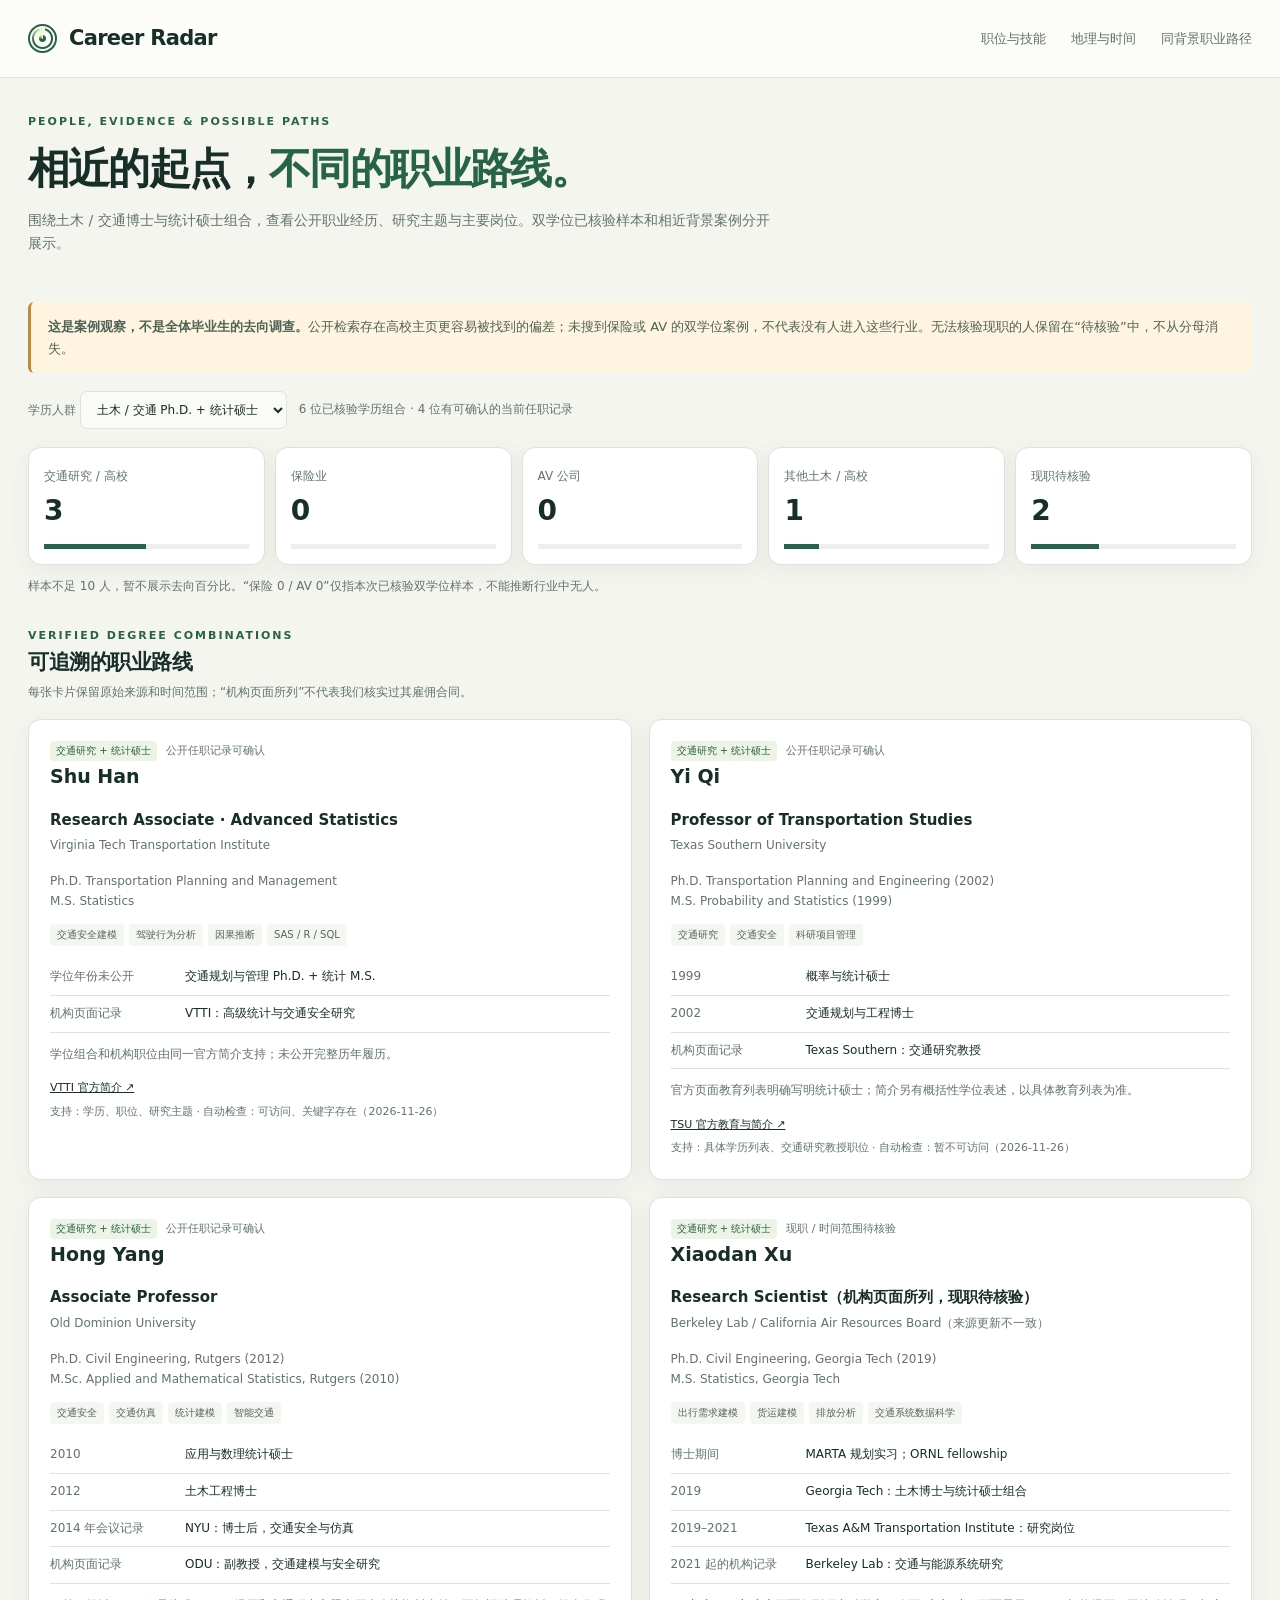
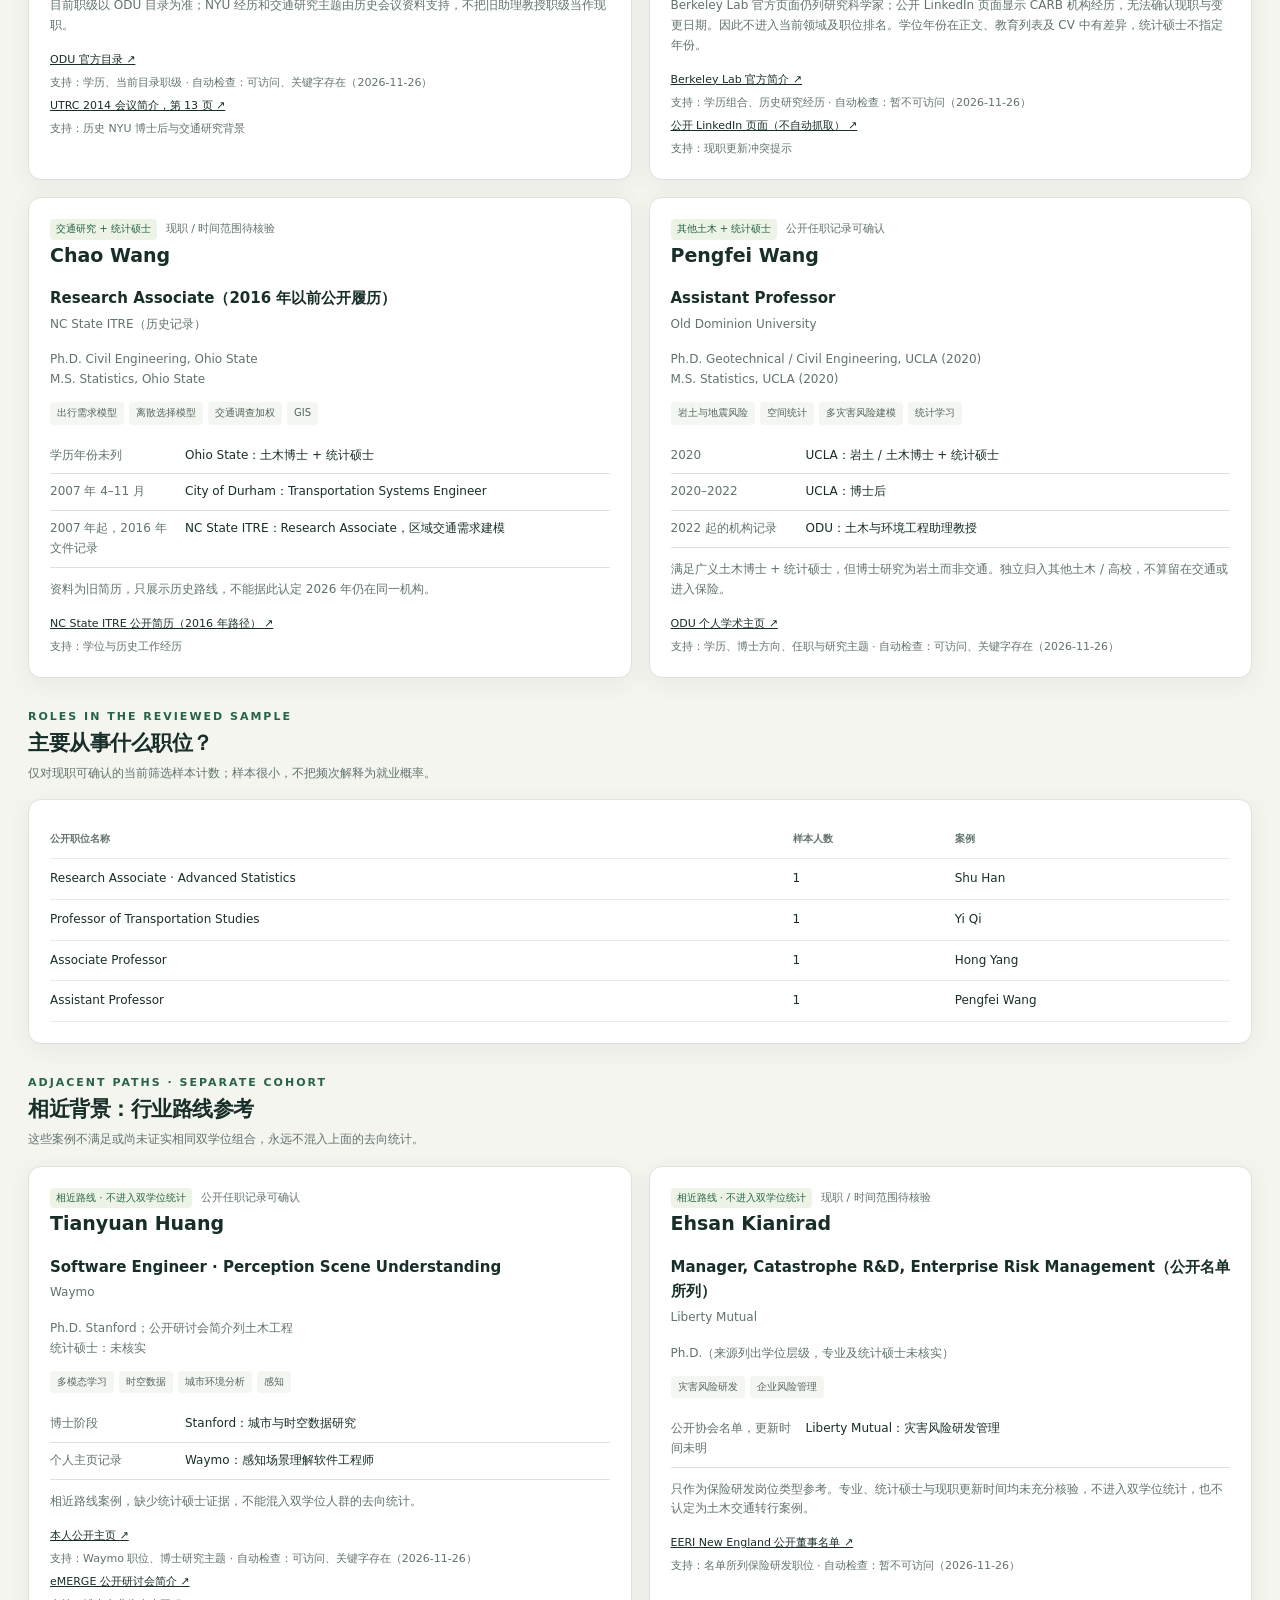
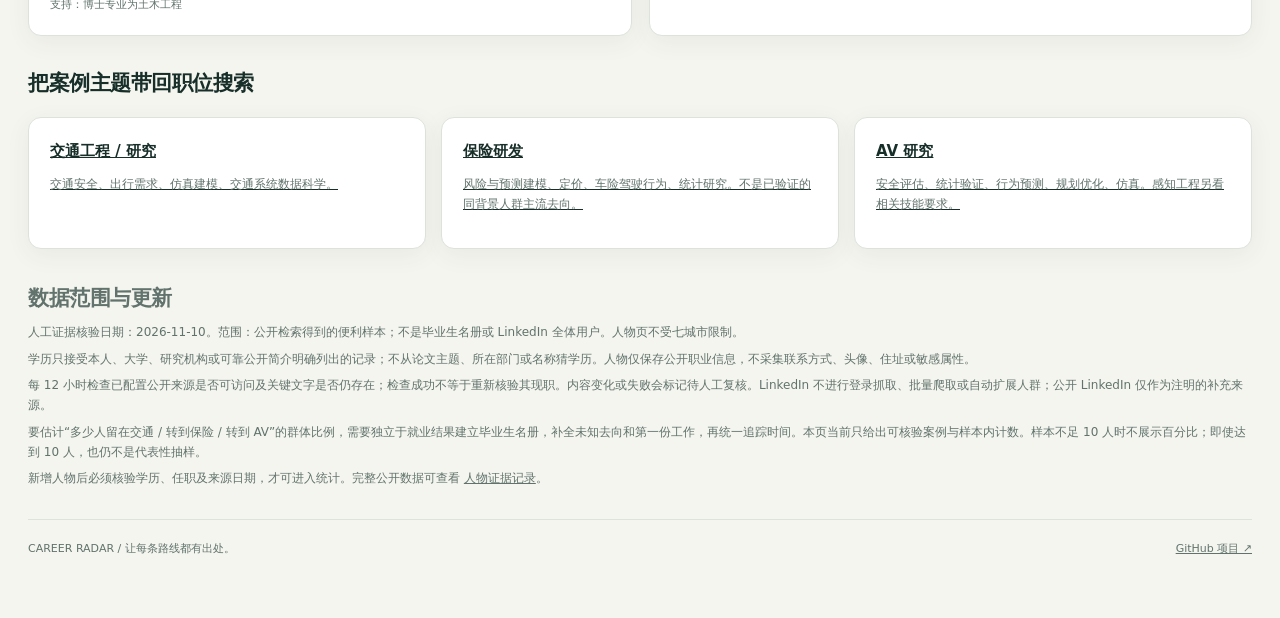
==== commit 4ba41113: "Refresh job ledger and published snapshot [skip ci]" ====
--- a/careers.html
+++ b/careers.html
@@ -9,4 +9,4 @@
 <section><div class="section-head"><div><div class="eyebrow">ADJACENT PATHS · SEPARATE COHORT</div><h2>相近背景：行业路线参考</h2><p>这些案例不满足或尚未证实相同双学位组合，永远不混入上面的去向统计。</p></div></div><div class="person-grid" id="adjacent-grid"></div></section>
 <section><div class="section-head"><h2>把案例主题带回职位搜索</h2></div><div class="role-grid"><a class="panel" href="index.html?track=traffic"><strong>交通工程 / 研究</strong><p class="small">交通安全、出行需求、仿真建模、交通系统数据科学。</p></a><a class="panel" href="index.html?track=insurance"><strong>保险研发</strong><p class="small">风险与预测建模、定价、车险驾驶行为、统计研究。不是已验证的同背景人群主流去向。</p></a><a class="panel" href="index.html?track=av"><strong>AV 研究</strong><p class="small">安全评估、统计验证、行为预测、规划优化、仿真。感知工程另看相关技能要求。</p></a></div></section>
 <section class="method"><h2>数据范围与更新</h2><p id="review-date"></p><p>学历只接受本人、大学、研究机构或可靠公开简介明确列出的记录；不从论文主题、所在部门或名称猜学历。人物仅保存公开职业信息，不采集联系方式、头像、住址或敏感属性。</p><p>每 12 小时检查已配置公开来源是否可访问及关键文字是否仍存在；检查成功不等于重新核验其现职。内容变化或失败会标记待人工复核。LinkedIn 不进行登录抓取、批量爬取或自动扩展人群；公开 LinkedIn 仅作为注明的补充来源。</p><p>要估计“多少人留在交通 / 转到保险 / 转到 AV”的群体比例，需要独立于就业结果建立毕业生名册，补全未知去向和第一份工作，再统一追踪时间。本页当前只给出可核验案例与样本内计数。样本不足 10 人时不展示百分比；即使达到 10 人，也仍不是代表性抽样。</p><p>新增人物后必须核验学历、任职及来源日期，才可进入统计。完整公开数据可查看 <a href="data/people.json">人物证据记录</a>。</p></section><footer class="footer"><span>CAREER RADAR / 让每条路线都有出处。</span><a href="https://github.com/Dejong614/career-radar">GitHub 项目 ↗</a></footer></main>
-<script id="people-data" type="application/json">{"schema_version": 1, "reviewed_at": "2026-11-10", "scope": "公开检索得到的便利样本；不是毕业生名册或 LinkedIn 全体用户。人物页不受七城市限制。", "profiles": [{"id": "shu-han", "name": "Shu Han", "cohort": "transport_stats", "education": ["Ph.D. Transportation Planning and Management", "M.S. Statistics"], "field": "traffic", "role": "Research Associate · Advanced Statistics", "organization": "Virginia Tech Transportation Institute", "current_confirmed": true, "skills": ["交通安全建模", "驾驶行为分析", "因果推断", "SAS / R / SQL"], "path": [{"period": "学位年份未公开", "label": "交通规划与管理 Ph.D. + 统计 M.S."}, {"period": "机构页面记录", "label": "VTTI：高级统计与交通安全研究"}], "note": "学位组合和机构职位由同一官方简介支持；未公开完整历年履历。", "sources": [{"url": "https://www.vtti.vt.edu/staffdir/bio.php?pn=120117", "label": "VTTI 官方简介", "supports": "学历、职位、研究主题", "markers": ["Shu Han", "Statistics", "Research Associate"]}]}, {"id": "yi-qi", "name": "Yi Qi", "cohort": "transport_stats", "education": ["Ph.D. Transportation Planning and Engineering (2002)", "M.S. Probability and Statistics (1999)"], "field": "traffic", "role": "Professor of Transportation Studies", "organization": "Texas Southern University", "current_confirmed": true, "skills": ["交通研究", "交通安全", "科研项目管理"], "path": [{"period": "1999", "label": "概率与统计硕士"}, {"period": "2002", "label": "交通规划与工程博士"}, {"period": "机构页面记录", "label": "Texas Southern：交通研究教授"}], "note": "官方页面教育列表明确写明统计硕士；简介另有概括性学位表述，以具体教育列表为准。", "sources": [{"url": "https://coset.tsu.edu/people/yi-qi/", "label": "TSU 官方教育与简介", "supports": "具体学历列表、交通研究教授职位", "markers": ["Yi Qi", "Probability and Statistics", "Professor"]}]}, {"id": "hong-yang", "name": "Hong Yang", "cohort": "transport_stats", "education": ["Ph.D. Civil Engineering, Rutgers (2012)", "M.Sc. Applied and Mathematical Statistics, Rutgers (2010)"], "field": "traffic", "role": "Associate Professor", "organization": "Old Dominion University", "current_confirmed": true, "skills": ["交通安全", "交通仿真", "统计建模", "智能交通"], "path": [{"period": "2010", "label": "应用与数理统计硕士"}, {"period": "2012", "label": "土木工程博士"}, {"period": "2014 年会议记录", "label": "NYU：博士后，交通安全与仿真"}, {"period": "机构页面记录", "label": "ODU：副教授，交通建模与安全研究"}], "note": "目前职级以 ODU 目录为准；NYU 经历和交通研究主题由历史会议资料支持，不把旧助理教授职级当作现职。", "sources": [{"url": "https://www.odu.edu/directory/hong-yang", "label": "ODU 官方目录", "supports": "学历、当前目录职级", "markers": ["Hong Yang", "Statistics", "Associate Professor"]}, {"url": "https://www.utrc2.org/sites/default/files/11-19-14-Tech-Summit-Program.pdf", "label": "UTRC 2014 会议简介，第 13 页", "supports": "历史 NYU 博士后与交通研究背景", "check": false}]}, {"id": "xiaodan-xu", "name": "Xiaodan Xu", "cohort": "transport_stats", "education": ["Ph.D. Civil Engineering, Georgia Tech (2019)", "M.S. Statistics, Georgia Tech"], "field": "unknown", "reported_field": "traffic", "role": "Research Scientist（机构页面所列，现职待核验）", "organization": "Berkeley Lab / California Air Resources Board（来源更新不一致）", "current_confirmed": false, "skills": ["出行需求建模", "货运建模", "排放分析", "交通系统数据科学"], "path": [{"period": "博士期间", "label": "MARTA 规划实习；ORNL fellowship"}, {"period": "2019", "label": "Georgia Tech：土木博士与统计硕士组合"}, {"period": "2019–2021", "label": "Texas A&M Transportation Institute：研究岗位"}, {"period": "2021 起的机构记录", "label": "Berkeley Lab：交通与能源系统研究"}], "note": "Berkeley Lab 官方页面仍列研究科学家；公开 LinkedIn 页面显示 CARB 机构经历，无法确认现职与变更日期。因此不进入当前领域及职位排名。学位年份在正文、教育列表及 CV 中有差异，统计硕士不指定年份。", "sources": [{"url": "https://eta.lbl.gov/people/xiaodan-xu", "label": "Berkeley Lab 官方简介", "supports": "学历组合、历史研究经历", "markers": ["Xiaodan Xu", "Statistics", "research scientist"]}, {"url": "https://www.linkedin.com/in/xiaodanxu", "label": "公开 LinkedIn 页面（不自动抓取）", "supports": "现职更新冲突提示", "check": false}]}, {"id": "chao-wang", "name": "Chao Wang", "cohort": "transport_stats", "education": ["Ph.D. Civil Engineering, Ohio State", "M.S. Statistics, Ohio State"], "field": "unknown", "reported_field": "traffic", "role": "Research Associate（2016 年以前公开履历）", "organization": "NC State ITRE（历史记录）", "current_confirmed": false, "skills": ["出行需求模型", "离散选择模型", "交通调查加权", "GIS"], "path": [{"period": "学历年份未列", "label": "Ohio State：土木博士 + 统计硕士"}, {"period": "2007 年 4–11 月", "label": "City of Durham：Transportation Systems Engineer"}, {"period": "2007 年起，2016 年文件记录", "label": "NC State ITRE：Research Associate，区域交通需求建模"}], "note": "资料为旧简历，只展示历史路线，不能据此认定 2026 年仍在同一机构。", "sources": [{"url": "https://itre.ncsu.edu/wp-content/uploads/2016/03/WangC.pdf", "label": "NC State ITRE 公开简历（2016 年路径）", "supports": "学位与历史工作经历", "check": false}]}, {"id": "pengfei-wang", "name": "Pengfei Wang", "cohort": "civil_stats", "education": ["Ph.D. Geotechnical / Civil Engineering, UCLA (2020)", "M.S. Statistics, UCLA (2020)"], "field": "other", "role": "Assistant Professor", "organization": "Old Dominion University", "current_confirmed": true, "skills": ["岩土与地震风险", "空间统计", "多灾害风险建模", "统计学习"], "path": [{"period": "2020", "label": "UCLA：岩土 / 土木博士 + 统计硕士"}, {"period": "2020–2022", "label": "UCLA：博士后"}, {"period": "2022 起的机构记录", "label": "ODU：土木与环境工程助理教授"}], "note": "满足广义土木博士 + 统计硕士，但博士研究为岩土而非交通。独立归入其他土木 / 高校，不算留在交通或进入保险。", "sources": [{"url": "https://sites.wp.odu.edu/pengfei-wang/", "label": "ODU 个人学术主页", "supports": "学历、博士方向、任职与研究主题", "markers": ["Pengfei Wang", "Statistics", "Assistant Professor"]}]}, {"id": "tianyuan-huang", "name": "Tianyuan Huang", "cohort": "adjacent", "education": ["Ph.D. Stanford；公开研讨会简介列土木工程", "统计硕士：未核实"], "field": "av", "role": "Software Engineer · Perception Scene Understanding", "organization": "Waymo", "current_confirmed": true, "skills": ["多模态学习", "时空数据", "城市环境分析", "感知"], "path": [{"period": "博士阶段", "label": "Stanford：城市与时空数据研究"}, {"period": "个人主页记录", "label": "Waymo：感知场景理解软件工程师"}], "note": "相近路线案例，缺少统计硕士证据，不能混入双学位人群的去向统计。", "sources": [{"url": "https://tianyuanhuang.github.io/", "label": "本人公开主页", "supports": "Waymo 职位、博士研究主题", "markers": ["Tianyuan Huang", "Waymo", "Software Engineer"]}, {"url": "https://yi-ju.me/eMERGE/presentations/", "label": "eMERGE 公开研讨会简介", "supports": "博士专业为土木工程", "check": false}]}, {"id": "ehsan-kianirad", "name": "Ehsan Kianirad", "cohort": "adjacent", "education": ["Ph.D.（来源列出学位层级，专业及统计硕士未核实）"], "field": "insurance", "role": "Manager, Catastrophe R&D, Enterprise Risk Management（公开名单所列）", "organization": "Liberty Mutual", "current_confirmed": false, "skills": ["灾害风险研发", "企业风险管理"], "path": [{"period": "公开协会名单，更新时间未明", "label": "Liberty Mutual：灾害风险研发管理"}], "note": "只作为保险研发岗位类型参考。专业、统计硕士与现职更新时间均未充分核验，不进入双学位统计，也不认定为土木交通转行案例。", "sources": [{"url": "https://new-england.eeri.org/?page_id=135", "label": "EERI New England 公开董事名单", "supports": "名单所列保险研发职位", "markers": ["Ehsan Kianirad", "Liberty Mutual"]}]}], "source_health": {"https://www.vtti.vt.edu/staffdir/bio.php?pn=120117": {"checked_at": "2026-11-25T08:36:55+00:00", "status": "reachable_keywords_present"}, "https://coset.tsu.edu/people/yi-qi/": {"checked_at": "2026-11-25T08:36:55+00:00", "status": "unavailable", "error": "URLError"}, "https://www.odu.edu/directory/hong-yang": {"checked_at": "2026-11-25T08:36:55+00:00", "status": "reachable_keywords_present"}, "https://eta.lbl.gov/people/xiaodan-xu": {"checked_at": "2026-11-25T08:36:55+00:00", "status": "unavailable", "error": "HTTPError"}, "https://sites.wp.odu.edu/pengfei-wang/": {"checked_at": "2026-11-25T08:36:55+00:00", "status": "reachable_keywords_present"}, "https://tianyuanhuang.github.io/": {"checked_at": "2026-11-25T08:36:55+00:00", "status": "reachable_keywords_present"}, "https://new-england.eeri.org/?page_id=135": {"checked_at": "2026-11-25T08:36:55+00:00", "status": "unavailable", "error": "HTTPError"}}, "summary": {"sample_n": 6, "confirmed_n": 4, "counts": {"traffic": 3, "insurance": 0, "av": 0, "other": 1, "unknown": 2}, "roles": [["Research Associate · Advanced Statistics", 1], ["Professor of Transportation Studies", 1], ["Associate Professor", 1], ["Assistant Professor", 1]], "show_percentages": false}}</script><script src="web/careers.js?v=20261110-3" defer></script></body></html>
+<script id="people-data" type="application/json">{"schema_version": 1, "reviewed_at": "2026-11-10", "scope": "公开检索得到的便利样本；不是毕业生名册或 LinkedIn 全体用户。人物页不受七城市限制。", "profiles": [{"id": "shu-han", "name": "Shu Han", "cohort": "transport_stats", "education": ["Ph.D. Transportation Planning and Management", "M.S. Statistics"], "field": "traffic", "role": "Research Associate · Advanced Statistics", "organization": "Virginia Tech Transportation Institute", "current_confirmed": true, "skills": ["交通安全建模", "驾驶行为分析", "因果推断", "SAS / R / SQL"], "path": [{"period": "学位年份未公开", "label": "交通规划与管理 Ph.D. + 统计 M.S."}, {"period": "机构页面记录", "label": "VTTI：高级统计与交通安全研究"}], "note": "学位组合和机构职位由同一官方简介支持；未公开完整历年履历。", "sources": [{"url": "https://www.vtti.vt.edu/staffdir/bio.php?pn=120117", "label": "VTTI 官方简介", "supports": "学历、职位、研究主题", "markers": ["Shu Han", "Statistics", "Research Associate"]}]}, {"id": "yi-qi", "name": "Yi Qi", "cohort": "transport_stats", "education": ["Ph.D. Transportation Planning and Engineering (2002)", "M.S. Probability and Statistics (1999)"], "field": "traffic", "role": "Professor of Transportation Studies", "organization": "Texas Southern University", "current_confirmed": true, "skills": ["交通研究", "交通安全", "科研项目管理"], "path": [{"period": "1999", "label": "概率与统计硕士"}, {"period": "2002", "label": "交通规划与工程博士"}, {"period": "机构页面记录", "label": "Texas Southern：交通研究教授"}], "note": "官方页面教育列表明确写明统计硕士；简介另有概括性学位表述，以具体教育列表为准。", "sources": [{"url": "https://coset.tsu.edu/people/yi-qi/", "label": "TSU 官方教育与简介", "supports": "具体学历列表、交通研究教授职位", "markers": ["Yi Qi", "Probability and Statistics", "Professor"]}]}, {"id": "hong-yang", "name": "Hong Yang", "cohort": "transport_stats", "education": ["Ph.D. Civil Engineering, Rutgers (2012)", "M.Sc. Applied and Mathematical Statistics, Rutgers (2010)"], "field": "traffic", "role": "Associate Professor", "organization": "Old Dominion University", "current_confirmed": true, "skills": ["交通安全", "交通仿真", "统计建模", "智能交通"], "path": [{"period": "2010", "label": "应用与数理统计硕士"}, {"period": "2012", "label": "土木工程博士"}, {"period": "2014 年会议记录", "label": "NYU：博士后，交通安全与仿真"}, {"period": "机构页面记录", "label": "ODU：副教授，交通建模与安全研究"}], "note": "目前职级以 ODU 目录为准；NYU 经历和交通研究主题由历史会议资料支持，不把旧助理教授职级当作现职。", "sources": [{"url": "https://www.odu.edu/directory/hong-yang", "label": "ODU 官方目录", "supports": "学历、当前目录职级", "markers": ["Hong Yang", "Statistics", "Associate Professor"]}, {"url": "https://www.utrc2.org/sites/default/files/11-19-14-Tech-Summit-Program.pdf", "label": "UTRC 2014 会议简介，第 13 页", "supports": "历史 NYU 博士后与交通研究背景", "check": false}]}, {"id": "xiaodan-xu", "name": "Xiaodan Xu", "cohort": "transport_stats", "education": ["Ph.D. Civil Engineering, Georgia Tech (2019)", "M.S. Statistics, Georgia Tech"], "field": "unknown", "reported_field": "traffic", "role": "Research Scientist（机构页面所列，现职待核验）", "organization": "Berkeley Lab / California Air Resources Board（来源更新不一致）", "current_confirmed": false, "skills": ["出行需求建模", "货运建模", "排放分析", "交通系统数据科学"], "path": [{"period": "博士期间", "label": "MARTA 规划实习；ORNL fellowship"}, {"period": "2019", "label": "Georgia Tech：土木博士与统计硕士组合"}, {"period": "2019–2021", "label": "Texas A&M Transportation Institute：研究岗位"}, {"period": "2021 起的机构记录", "label": "Berkeley Lab：交通与能源系统研究"}], "note": "Berkeley Lab 官方页面仍列研究科学家；公开 LinkedIn 页面显示 CARB 机构经历，无法确认现职与变更日期。因此不进入当前领域及职位排名。学位年份在正文、教育列表及 CV 中有差异，统计硕士不指定年份。", "sources": [{"url": "https://eta.lbl.gov/people/xiaodan-xu", "label": "Berkeley Lab 官方简介", "supports": "学历组合、历史研究经历", "markers": ["Xiaodan Xu", "Statistics", "research scientist"]}, {"url": "https://www.linkedin.com/in/xiaodanxu", "label": "公开 LinkedIn 页面（不自动抓取）", "supports": "现职更新冲突提示", "check": false}]}, {"id": "chao-wang", "name": "Chao Wang", "cohort": "transport_stats", "education": ["Ph.D. Civil Engineering, Ohio State", "M.S. Statistics, Ohio State"], "field": "unknown", "reported_field": "traffic", "role": "Research Associate（2016 年以前公开履历）", "organization": "NC State ITRE（历史记录）", "current_confirmed": false, "skills": ["出行需求模型", "离散选择模型", "交通调查加权", "GIS"], "path": [{"period": "学历年份未列", "label": "Ohio State：土木博士 + 统计硕士"}, {"period": "2007 年 4–11 月", "label": "City of Durham：Transportation Systems Engineer"}, {"period": "2007 年起，2016 年文件记录", "label": "NC State ITRE：Research Associate，区域交通需求建模"}], "note": "资料为旧简历，只展示历史路线，不能据此认定 2026 年仍在同一机构。", "sources": [{"url": "https://itre.ncsu.edu/wp-content/uploads/2016/03/WangC.pdf", "label": "NC State ITRE 公开简历（2016 年路径）", "supports": "学位与历史工作经历", "check": false}]}, {"id": "pengfei-wang", "name": "Pengfei Wang", "cohort": "civil_stats", "education": ["Ph.D. Geotechnical / Civil Engineering, UCLA (2020)", "M.S. Statistics, UCLA (2020)"], "field": "other", "role": "Assistant Professor", "organization": "Old Dominion University", "current_confirmed": true, "skills": ["岩土与地震风险", "空间统计", "多灾害风险建模", "统计学习"], "path": [{"period": "2020", "label": "UCLA：岩土 / 土木博士 + 统计硕士"}, {"period": "2020–2022", "label": "UCLA：博士后"}, {"period": "2022 起的机构记录", "label": "ODU：土木与环境工程助理教授"}], "note": "满足广义土木博士 + 统计硕士，但博士研究为岩土而非交通。独立归入其他土木 / 高校，不算留在交通或进入保险。", "sources": [{"url": "https://sites.wp.odu.edu/pengfei-wang/", "label": "ODU 个人学术主页", "supports": "学历、博士方向、任职与研究主题", "markers": ["Pengfei Wang", "Statistics", "Assistant Professor"]}]}, {"id": "tianyuan-huang", "name": "Tianyuan Huang", "cohort": "adjacent", "education": ["Ph.D. Stanford；公开研讨会简介列土木工程", "统计硕士：未核实"], "field": "av", "role": "Software Engineer · Perception Scene Understanding", "organization": "Waymo", "current_confirmed": true, "skills": ["多模态学习", "时空数据", "城市环境分析", "感知"], "path": [{"period": "博士阶段", "label": "Stanford：城市与时空数据研究"}, {"period": "个人主页记录", "label": "Waymo：感知场景理解软件工程师"}], "note": "相近路线案例，缺少统计硕士证据，不能混入双学位人群的去向统计。", "sources": [{"url": "https://tianyuanhuang.github.io/", "label": "本人公开主页", "supports": "Waymo 职位、博士研究主题", "markers": ["Tianyuan Huang", "Waymo", "Software Engineer"]}, {"url": "https://yi-ju.me/eMERGE/presentations/", "label": "eMERGE 公开研讨会简介", "supports": "博士专业为土木工程", "check": false}]}, {"id": "ehsan-kianirad", "name": "Ehsan Kianirad", "cohort": "adjacent", "education": ["Ph.D.（来源列出学位层级，专业及统计硕士未核实）"], "field": "insurance", "role": "Manager, Catastrophe R&D, Enterprise Risk Management（公开名单所列）", "organization": "Liberty Mutual", "current_confirmed": false, "skills": ["灾害风险研发", "企业风险管理"], "path": [{"period": "公开协会名单，更新时间未明", "label": "Liberty Mutual：灾害风险研发管理"}], "note": "只作为保险研发岗位类型参考。专业、统计硕士与现职更新时间均未充分核验，不进入双学位统计，也不认定为土木交通转行案例。", "sources": [{"url": "https://new-england.eeri.org/?page_id=135", "label": "EERI New England 公开董事名单", "supports": "名单所列保险研发职位", "markers": ["Ehsan Kianirad", "Liberty Mutual"]}]}], "source_health": {"https://www.vtti.vt.edu/staffdir/bio.php?pn=120117": {"checked_at": "2026-11-26T08:20:35+00:00", "status": "reachable_keywords_present"}, "https://coset.tsu.edu/people/yi-qi/": {"checked_at": "2026-11-26T08:20:35+00:00", "status": "unavailable", "error": "URLError"}, "https://www.odu.edu/directory/hong-yang": {"checked_at": "2026-11-26T08:20:35+00:00", "status": "reachable_keywords_present"}, "https://eta.lbl.gov/people/xiaodan-xu": {"checked_at": "2026-11-26T08:20:35+00:00", "status": "unavailable", "error": "HTTPError"}, "https://sites.wp.odu.edu/pengfei-wang/": {"checked_at": "2026-11-26T08:20:35+00:00", "status": "reachable_keywords_present"}, "https://tianyuanhuang.github.io/": {"checked_at": "2026-11-26T08:20:35+00:00", "status": "reachable_keywords_present"}, "https://new-england.eeri.org/?page_id=135": {"checked_at": "2026-11-26T08:20:35+00:00", "status": "unavailable", "error": "HTTPError"}}, "summary": {"sample_n": 6, "confirmed_n": 4, "counts": {"traffic": 3, "insurance": 0, "av": 0, "other": 1, "unknown": 2}, "roles": [["Research Associate · Advanced Statistics", 1], ["Professor of Transportation Studies", 1], ["Associate Professor", 1], ["Assistant Professor", 1]], "show_percentages": false}}</script><script src="web/careers.js?v=20261110-3" defer></script></body></html>
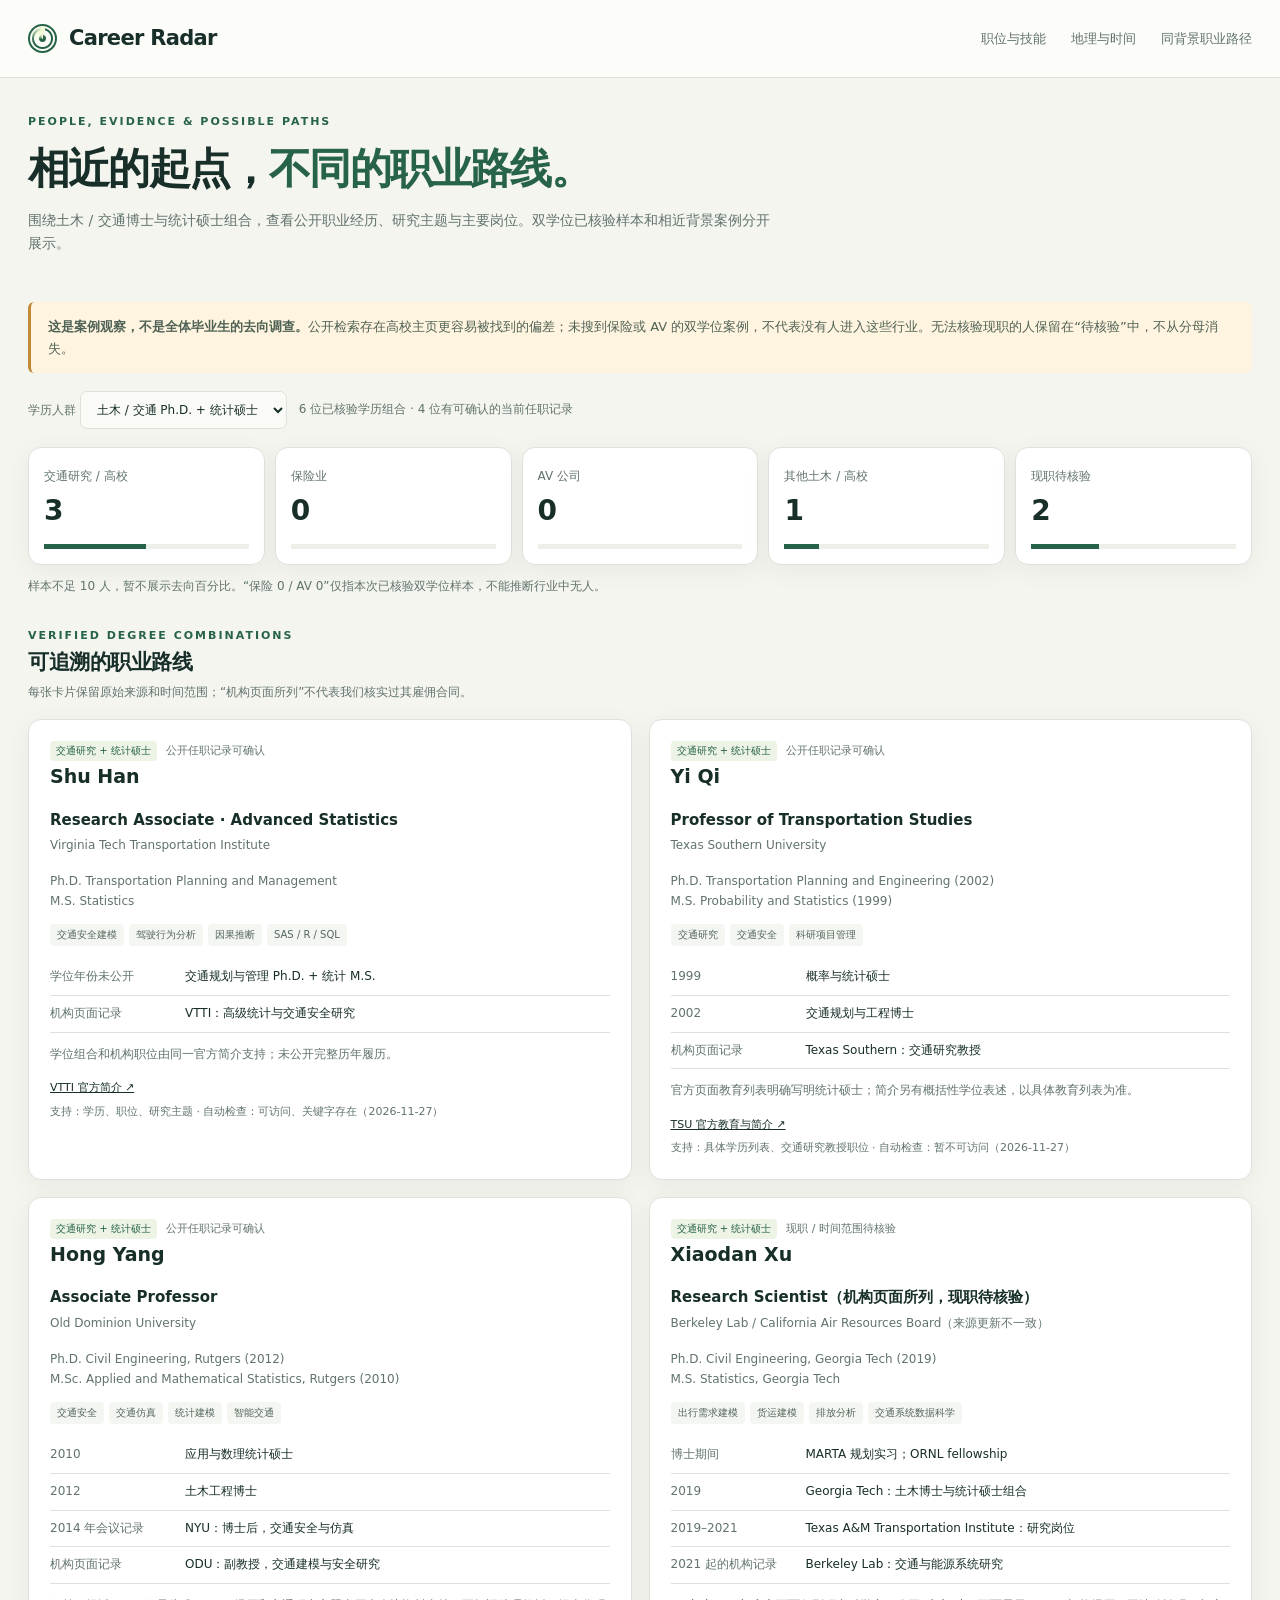
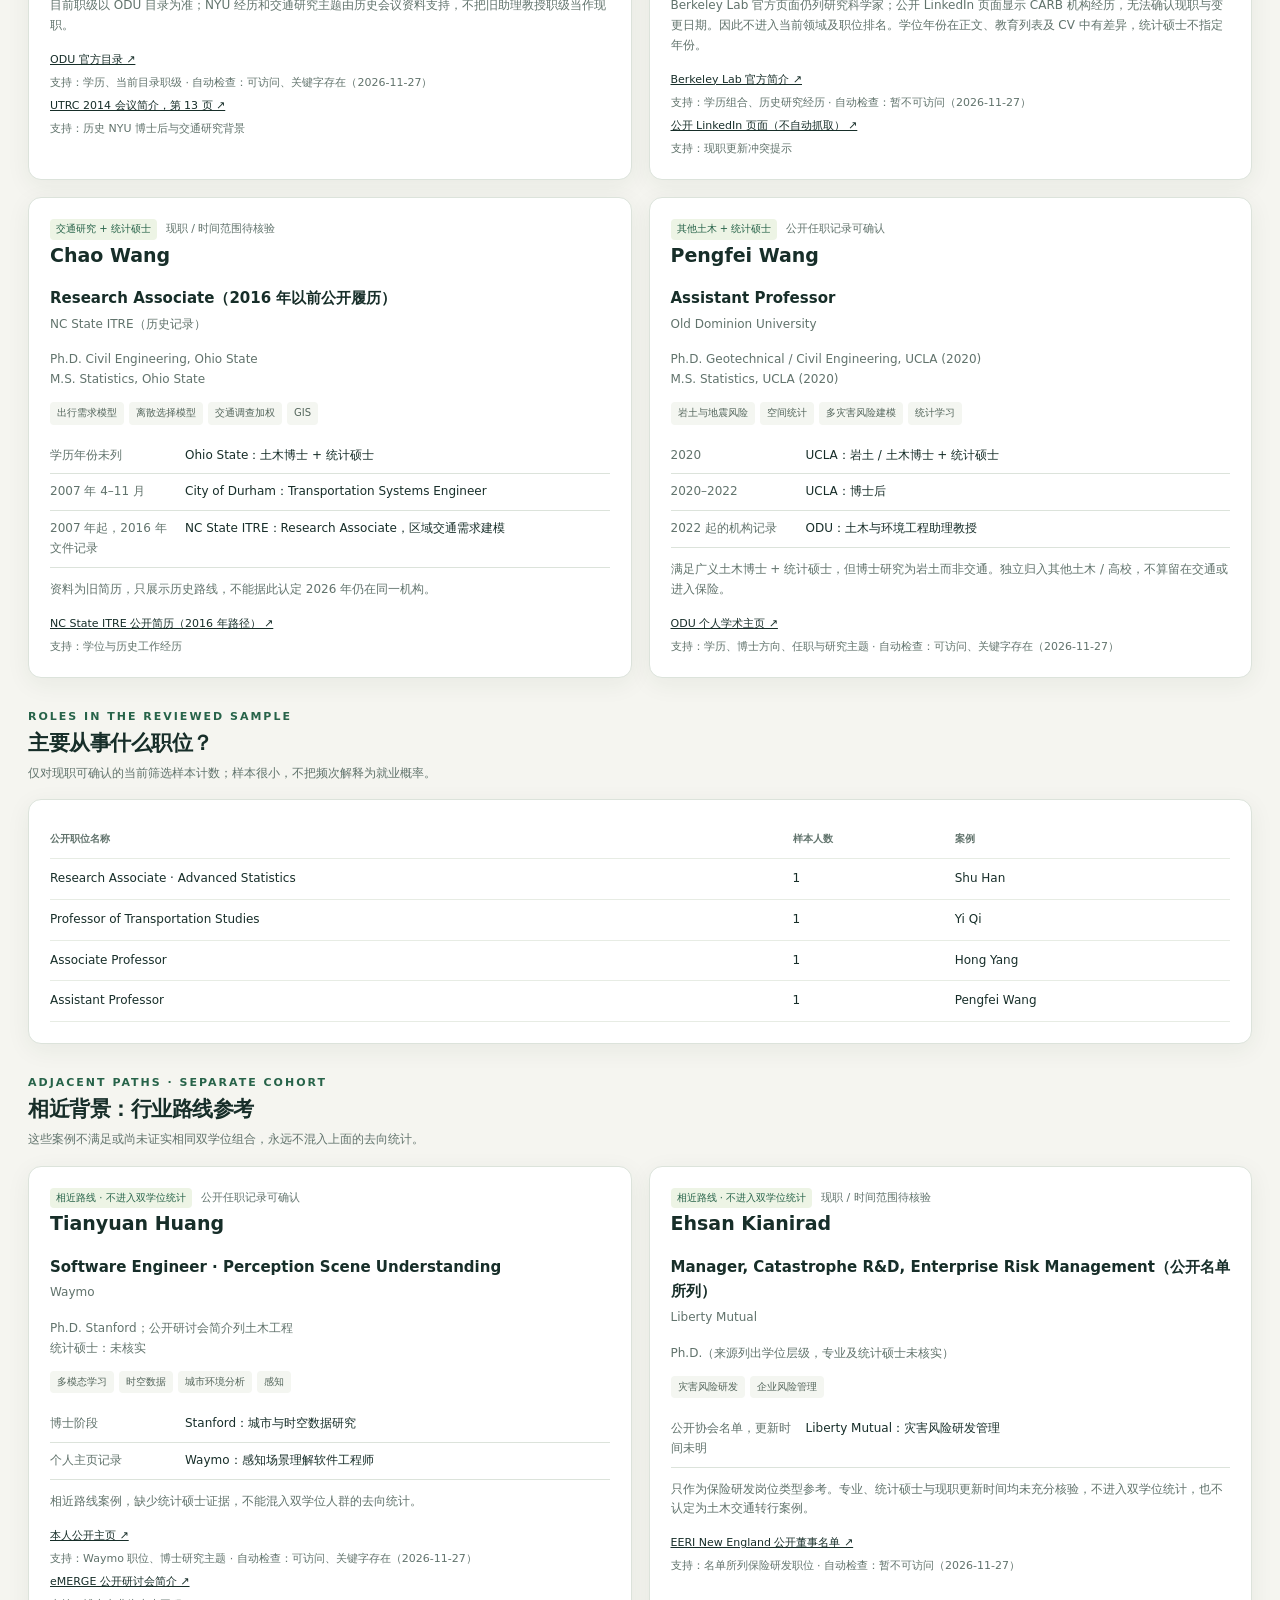
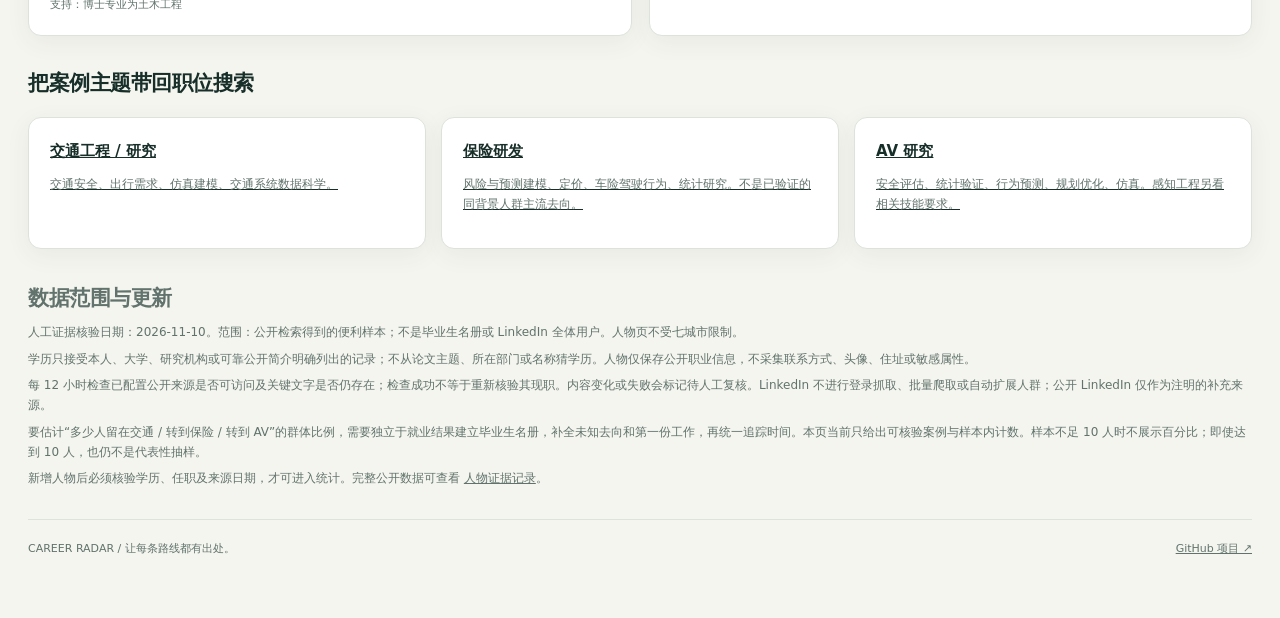
==== commit 40f3403d: "Refresh job ledger and published snapshot [skip ci]" ====
--- a/careers.html
+++ b/careers.html
@@ -9,4 +9,4 @@
 <section><div class="section-head"><div><div class="eyebrow">ADJACENT PATHS · SEPARATE COHORT</div><h2>相近背景：行业路线参考</h2><p>这些案例不满足或尚未证实相同双学位组合，永远不混入上面的去向统计。</p></div></div><div class="person-grid" id="adjacent-grid"></div></section>
 <section><div class="section-head"><h2>把案例主题带回职位搜索</h2></div><div class="role-grid"><a class="panel" href="index.html?track=traffic"><strong>交通工程 / 研究</strong><p class="small">交通安全、出行需求、仿真建模、交通系统数据科学。</p></a><a class="panel" href="index.html?track=insurance"><strong>保险研发</strong><p class="small">风险与预测建模、定价、车险驾驶行为、统计研究。不是已验证的同背景人群主流去向。</p></a><a class="panel" href="index.html?track=av"><strong>AV 研究</strong><p class="small">安全评估、统计验证、行为预测、规划优化、仿真。感知工程另看相关技能要求。</p></a></div></section>
 <section class="method"><h2>数据范围与更新</h2><p id="review-date"></p><p>学历只接受本人、大学、研究机构或可靠公开简介明确列出的记录；不从论文主题、所在部门或名称猜学历。人物仅保存公开职业信息，不采集联系方式、头像、住址或敏感属性。</p><p>每 12 小时检查已配置公开来源是否可访问及关键文字是否仍存在；检查成功不等于重新核验其现职。内容变化或失败会标记待人工复核。LinkedIn 不进行登录抓取、批量爬取或自动扩展人群；公开 LinkedIn 仅作为注明的补充来源。</p><p>要估计“多少人留在交通 / 转到保险 / 转到 AV”的群体比例，需要独立于就业结果建立毕业生名册，补全未知去向和第一份工作，再统一追踪时间。本页当前只给出可核验案例与样本内计数。样本不足 10 人时不展示百分比；即使达到 10 人，也仍不是代表性抽样。</p><p>新增人物后必须核验学历、任职及来源日期，才可进入统计。完整公开数据可查看 <a href="data/people.json">人物证据记录</a>。</p></section><footer class="footer"><span>CAREER RADAR / 让每条路线都有出处。</span><a href="https://github.com/Dejong614/career-radar">GitHub 项目 ↗</a></footer></main>
-<script id="people-data" type="application/json">{"schema_version": 1, "reviewed_at": "2026-11-10", "scope": "公开检索得到的便利样本；不是毕业生名册或 LinkedIn 全体用户。人物页不受七城市限制。", "profiles": [{"id": "shu-han", "name": "Shu Han", "cohort": "transport_stats", "education": ["Ph.D. Transportation Planning and Management", "M.S. Statistics"], "field": "traffic", "role": "Research Associate · Advanced Statistics", "organization": "Virginia Tech Transportation Institute", "current_confirmed": true, "skills": ["交通安全建模", "驾驶行为分析", "因果推断", "SAS / R / SQL"], "path": [{"period": "学位年份未公开", "label": "交通规划与管理 Ph.D. + 统计 M.S."}, {"period": "机构页面记录", "label": "VTTI：高级统计与交通安全研究"}], "note": "学位组合和机构职位由同一官方简介支持；未公开完整历年履历。", "sources": [{"url": "https://www.vtti.vt.edu/staffdir/bio.php?pn=120117", "label": "VTTI 官方简介", "supports": "学历、职位、研究主题", "markers": ["Shu Han", "Statistics", "Research Associate"]}]}, {"id": "yi-qi", "name": "Yi Qi", "cohort": "transport_stats", "education": ["Ph.D. Transportation Planning and Engineering (2002)", "M.S. Probability and Statistics (1999)"], "field": "traffic", "role": "Professor of Transportation Studies", "organization": "Texas Southern University", "current_confirmed": true, "skills": ["交通研究", "交通安全", "科研项目管理"], "path": [{"period": "1999", "label": "概率与统计硕士"}, {"period": "2002", "label": "交通规划与工程博士"}, {"period": "机构页面记录", "label": "Texas Southern：交通研究教授"}], "note": "官方页面教育列表明确写明统计硕士；简介另有概括性学位表述，以具体教育列表为准。", "sources": [{"url": "https://coset.tsu.edu/people/yi-qi/", "label": "TSU 官方教育与简介", "supports": "具体学历列表、交通研究教授职位", "markers": ["Yi Qi", "Probability and Statistics", "Professor"]}]}, {"id": "hong-yang", "name": "Hong Yang", "cohort": "transport_stats", "education": ["Ph.D. Civil Engineering, Rutgers (2012)", "M.Sc. Applied and Mathematical Statistics, Rutgers (2010)"], "field": "traffic", "role": "Associate Professor", "organization": "Old Dominion University", "current_confirmed": true, "skills": ["交通安全", "交通仿真", "统计建模", "智能交通"], "path": [{"period": "2010", "label": "应用与数理统计硕士"}, {"period": "2012", "label": "土木工程博士"}, {"period": "2014 年会议记录", "label": "NYU：博士后，交通安全与仿真"}, {"period": "机构页面记录", "label": "ODU：副教授，交通建模与安全研究"}], "note": "目前职级以 ODU 目录为准；NYU 经历和交通研究主题由历史会议资料支持，不把旧助理教授职级当作现职。", "sources": [{"url": "https://www.odu.edu/directory/hong-yang", "label": "ODU 官方目录", "supports": "学历、当前目录职级", "markers": ["Hong Yang", "Statistics", "Associate Professor"]}, {"url": "https://www.utrc2.org/sites/default/files/11-19-14-Tech-Summit-Program.pdf", "label": "UTRC 2014 会议简介，第 13 页", "supports": "历史 NYU 博士后与交通研究背景", "check": false}]}, {"id": "xiaodan-xu", "name": "Xiaodan Xu", "cohort": "transport_stats", "education": ["Ph.D. Civil Engineering, Georgia Tech (2019)", "M.S. Statistics, Georgia Tech"], "field": "unknown", "reported_field": "traffic", "role": "Research Scientist（机构页面所列，现职待核验）", "organization": "Berkeley Lab / California Air Resources Board（来源更新不一致）", "current_confirmed": false, "skills": ["出行需求建模", "货运建模", "排放分析", "交通系统数据科学"], "path": [{"period": "博士期间", "label": "MARTA 规划实习；ORNL fellowship"}, {"period": "2019", "label": "Georgia Tech：土木博士与统计硕士组合"}, {"period": "2019–2021", "label": "Texas A&M Transportation Institute：研究岗位"}, {"period": "2021 起的机构记录", "label": "Berkeley Lab：交通与能源系统研究"}], "note": "Berkeley Lab 官方页面仍列研究科学家；公开 LinkedIn 页面显示 CARB 机构经历，无法确认现职与变更日期。因此不进入当前领域及职位排名。学位年份在正文、教育列表及 CV 中有差异，统计硕士不指定年份。", "sources": [{"url": "https://eta.lbl.gov/people/xiaodan-xu", "label": "Berkeley Lab 官方简介", "supports": "学历组合、历史研究经历", "markers": ["Xiaodan Xu", "Statistics", "research scientist"]}, {"url": "https://www.linkedin.com/in/xiaodanxu", "label": "公开 LinkedIn 页面（不自动抓取）", "supports": "现职更新冲突提示", "check": false}]}, {"id": "chao-wang", "name": "Chao Wang", "cohort": "transport_stats", "education": ["Ph.D. Civil Engineering, Ohio State", "M.S. Statistics, Ohio State"], "field": "unknown", "reported_field": "traffic", "role": "Research Associate（2016 年以前公开履历）", "organization": "NC State ITRE（历史记录）", "current_confirmed": false, "skills": ["出行需求模型", "离散选择模型", "交通调查加权", "GIS"], "path": [{"period": "学历年份未列", "label": "Ohio State：土木博士 + 统计硕士"}, {"period": "2007 年 4–11 月", "label": "City of Durham：Transportation Systems Engineer"}, {"period": "2007 年起，2016 年文件记录", "label": "NC State ITRE：Research Associate，区域交通需求建模"}], "note": "资料为旧简历，只展示历史路线，不能据此认定 2026 年仍在同一机构。", "sources": [{"url": "https://itre.ncsu.edu/wp-content/uploads/2016/03/WangC.pdf", "label": "NC State ITRE 公开简历（2016 年路径）", "supports": "学位与历史工作经历", "check": false}]}, {"id": "pengfei-wang", "name": "Pengfei Wang", "cohort": "civil_stats", "education": ["Ph.D. Geotechnical / Civil Engineering, UCLA (2020)", "M.S. Statistics, UCLA (2020)"], "field": "other", "role": "Assistant Professor", "organization": "Old Dominion University", "current_confirmed": true, "skills": ["岩土与地震风险", "空间统计", "多灾害风险建模", "统计学习"], "path": [{"period": "2020", "label": "UCLA：岩土 / 土木博士 + 统计硕士"}, {"period": "2020–2022", "label": "UCLA：博士后"}, {"period": "2022 起的机构记录", "label": "ODU：土木与环境工程助理教授"}], "note": "满足广义土木博士 + 统计硕士，但博士研究为岩土而非交通。独立归入其他土木 / 高校，不算留在交通或进入保险。", "sources": [{"url": "https://sites.wp.odu.edu/pengfei-wang/", "label": "ODU 个人学术主页", "supports": "学历、博士方向、任职与研究主题", "markers": ["Pengfei Wang", "Statistics", "Assistant Professor"]}]}, {"id": "tianyuan-huang", "name": "Tianyuan Huang", "cohort": "adjacent", "education": ["Ph.D. Stanford；公开研讨会简介列土木工程", "统计硕士：未核实"], "field": "av", "role": "Software Engineer · Perception Scene Understanding", "organization": "Waymo", "current_confirmed": true, "skills": ["多模态学习", "时空数据", "城市环境分析", "感知"], "path": [{"period": "博士阶段", "label": "Stanford：城市与时空数据研究"}, {"period": "个人主页记录", "label": "Waymo：感知场景理解软件工程师"}], "note": "相近路线案例，缺少统计硕士证据，不能混入双学位人群的去向统计。", "sources": [{"url": "https://tianyuanhuang.github.io/", "label": "本人公开主页", "supports": "Waymo 职位、博士研究主题", "markers": ["Tianyuan Huang", "Waymo", "Software Engineer"]}, {"url": "https://yi-ju.me/eMERGE/presentations/", "label": "eMERGE 公开研讨会简介", "supports": "博士专业为土木工程", "check": false}]}, {"id": "ehsan-kianirad", "name": "Ehsan Kianirad", "cohort": "adjacent", "education": ["Ph.D.（来源列出学位层级，专业及统计硕士未核实）"], "field": "insurance", "role": "Manager, Catastrophe R&D, Enterprise Risk Management（公开名单所列）", "organization": "Liberty Mutual", "current_confirmed": false, "skills": ["灾害风险研发", "企业风险管理"], "path": [{"period": "公开协会名单，更新时间未明", "label": "Liberty Mutual：灾害风险研发管理"}], "note": "只作为保险研发岗位类型参考。专业、统计硕士与现职更新时间均未充分核验，不进入双学位统计，也不认定为土木交通转行案例。", "sources": [{"url": "https://new-england.eeri.org/?page_id=135", "label": "EERI New England 公开董事名单", "supports": "名单所列保险研发职位", "markers": ["Ehsan Kianirad", "Liberty Mutual"]}]}], "source_health": {"https://www.vtti.vt.edu/staffdir/bio.php?pn=120117": {"checked_at": "2026-11-26T08:20:35+00:00", "status": "reachable_keywords_present"}, "https://coset.tsu.edu/people/yi-qi/": {"checked_at": "2026-11-26T08:20:35+00:00", "status": "unavailable", "error": "URLError"}, "https://www.odu.edu/directory/hong-yang": {"checked_at": "2026-11-26T08:20:35+00:00", "status": "reachable_keywords_present"}, "https://eta.lbl.gov/people/xiaodan-xu": {"checked_at": "2026-11-26T08:20:35+00:00", "status": "unavailable", "error": "HTTPError"}, "https://sites.wp.odu.edu/pengfei-wang/": {"checked_at": "2026-11-26T08:20:35+00:00", "status": "reachable_keywords_present"}, "https://tianyuanhuang.github.io/": {"checked_at": "2026-11-26T08:20:35+00:00", "status": "reachable_keywords_present"}, "https://new-england.eeri.org/?page_id=135": {"checked_at": "2026-11-26T08:20:35+00:00", "status": "unavailable", "error": "HTTPError"}}, "summary": {"sample_n": 6, "confirmed_n": 4, "counts": {"traffic": 3, "insurance": 0, "av": 0, "other": 1, "unknown": 2}, "roles": [["Research Associate · Advanced Statistics", 1], ["Professor of Transportation Studies", 1], ["Associate Professor", 1], ["Assistant Professor", 1]], "show_percentages": false}}</script><script src="web/careers.js?v=20261110-3" defer></script></body></html>
+<script id="people-data" type="application/json">{"schema_version": 1, "reviewed_at": "2026-11-10", "scope": "公开检索得到的便利样本；不是毕业生名册或 LinkedIn 全体用户。人物页不受七城市限制。", "profiles": [{"id": "shu-han", "name": "Shu Han", "cohort": "transport_stats", "education": ["Ph.D. Transportation Planning and Management", "M.S. Statistics"], "field": "traffic", "role": "Research Associate · Advanced Statistics", "organization": "Virginia Tech Transportation Institute", "current_confirmed": true, "skills": ["交通安全建模", "驾驶行为分析", "因果推断", "SAS / R / SQL"], "path": [{"period": "学位年份未公开", "label": "交通规划与管理 Ph.D. + 统计 M.S."}, {"period": "机构页面记录", "label": "VTTI：高级统计与交通安全研究"}], "note": "学位组合和机构职位由同一官方简介支持；未公开完整历年履历。", "sources": [{"url": "https://www.vtti.vt.edu/staffdir/bio.php?pn=120117", "label": "VTTI 官方简介", "supports": "学历、职位、研究主题", "markers": ["Shu Han", "Statistics", "Research Associate"]}]}, {"id": "yi-qi", "name": "Yi Qi", "cohort": "transport_stats", "education": ["Ph.D. Transportation Planning and Engineering (2002)", "M.S. Probability and Statistics (1999)"], "field": "traffic", "role": "Professor of Transportation Studies", "organization": "Texas Southern University", "current_confirmed": true, "skills": ["交通研究", "交通安全", "科研项目管理"], "path": [{"period": "1999", "label": "概率与统计硕士"}, {"period": "2002", "label": "交通规划与工程博士"}, {"period": "机构页面记录", "label": "Texas Southern：交通研究教授"}], "note": "官方页面教育列表明确写明统计硕士；简介另有概括性学位表述，以具体教育列表为准。", "sources": [{"url": "https://coset.tsu.edu/people/yi-qi/", "label": "TSU 官方教育与简介", "supports": "具体学历列表、交通研究教授职位", "markers": ["Yi Qi", "Probability and Statistics", "Professor"]}]}, {"id": "hong-yang", "name": "Hong Yang", "cohort": "transport_stats", "education": ["Ph.D. Civil Engineering, Rutgers (2012)", "M.Sc. Applied and Mathematical Statistics, Rutgers (2010)"], "field": "traffic", "role": "Associate Professor", "organization": "Old Dominion University", "current_confirmed": true, "skills": ["交通安全", "交通仿真", "统计建模", "智能交通"], "path": [{"period": "2010", "label": "应用与数理统计硕士"}, {"period": "2012", "label": "土木工程博士"}, {"period": "2014 年会议记录", "label": "NYU：博士后，交通安全与仿真"}, {"period": "机构页面记录", "label": "ODU：副教授，交通建模与安全研究"}], "note": "目前职级以 ODU 目录为准；NYU 经历和交通研究主题由历史会议资料支持，不把旧助理教授职级当作现职。", "sources": [{"url": "https://www.odu.edu/directory/hong-yang", "label": "ODU 官方目录", "supports": "学历、当前目录职级", "markers": ["Hong Yang", "Statistics", "Associate Professor"]}, {"url": "https://www.utrc2.org/sites/default/files/11-19-14-Tech-Summit-Program.pdf", "label": "UTRC 2014 会议简介，第 13 页", "supports": "历史 NYU 博士后与交通研究背景", "check": false}]}, {"id": "xiaodan-xu", "name": "Xiaodan Xu", "cohort": "transport_stats", "education": ["Ph.D. Civil Engineering, Georgia Tech (2019)", "M.S. Statistics, Georgia Tech"], "field": "unknown", "reported_field": "traffic", "role": "Research Scientist（机构页面所列，现职待核验）", "organization": "Berkeley Lab / California Air Resources Board（来源更新不一致）", "current_confirmed": false, "skills": ["出行需求建模", "货运建模", "排放分析", "交通系统数据科学"], "path": [{"period": "博士期间", "label": "MARTA 规划实习；ORNL fellowship"}, {"period": "2019", "label": "Georgia Tech：土木博士与统计硕士组合"}, {"period": "2019–2021", "label": "Texas A&M Transportation Institute：研究岗位"}, {"period": "2021 起的机构记录", "label": "Berkeley Lab：交通与能源系统研究"}], "note": "Berkeley Lab 官方页面仍列研究科学家；公开 LinkedIn 页面显示 CARB 机构经历，无法确认现职与变更日期。因此不进入当前领域及职位排名。学位年份在正文、教育列表及 CV 中有差异，统计硕士不指定年份。", "sources": [{"url": "https://eta.lbl.gov/people/xiaodan-xu", "label": "Berkeley Lab 官方简介", "supports": "学历组合、历史研究经历", "markers": ["Xiaodan Xu", "Statistics", "research scientist"]}, {"url": "https://www.linkedin.com/in/xiaodanxu", "label": "公开 LinkedIn 页面（不自动抓取）", "supports": "现职更新冲突提示", "check": false}]}, {"id": "chao-wang", "name": "Chao Wang", "cohort": "transport_stats", "education": ["Ph.D. Civil Engineering, Ohio State", "M.S. Statistics, Ohio State"], "field": "unknown", "reported_field": "traffic", "role": "Research Associate（2016 年以前公开履历）", "organization": "NC State ITRE（历史记录）", "current_confirmed": false, "skills": ["出行需求模型", "离散选择模型", "交通调查加权", "GIS"], "path": [{"period": "学历年份未列", "label": "Ohio State：土木博士 + 统计硕士"}, {"period": "2007 年 4–11 月", "label": "City of Durham：Transportation Systems Engineer"}, {"period": "2007 年起，2016 年文件记录", "label": "NC State ITRE：Research Associate，区域交通需求建模"}], "note": "资料为旧简历，只展示历史路线，不能据此认定 2026 年仍在同一机构。", "sources": [{"url": "https://itre.ncsu.edu/wp-content/uploads/2016/03/WangC.pdf", "label": "NC State ITRE 公开简历（2016 年路径）", "supports": "学位与历史工作经历", "check": false}]}, {"id": "pengfei-wang", "name": "Pengfei Wang", "cohort": "civil_stats", "education": ["Ph.D. Geotechnical / Civil Engineering, UCLA (2020)", "M.S. Statistics, UCLA (2020)"], "field": "other", "role": "Assistant Professor", "organization": "Old Dominion University", "current_confirmed": true, "skills": ["岩土与地震风险", "空间统计", "多灾害风险建模", "统计学习"], "path": [{"period": "2020", "label": "UCLA：岩土 / 土木博士 + 统计硕士"}, {"period": "2020–2022", "label": "UCLA：博士后"}, {"period": "2022 起的机构记录", "label": "ODU：土木与环境工程助理教授"}], "note": "满足广义土木博士 + 统计硕士，但博士研究为岩土而非交通。独立归入其他土木 / 高校，不算留在交通或进入保险。", "sources": [{"url": "https://sites.wp.odu.edu/pengfei-wang/", "label": "ODU 个人学术主页", "supports": "学历、博士方向、任职与研究主题", "markers": ["Pengfei Wang", "Statistics", "Assistant Professor"]}]}, {"id": "tianyuan-huang", "name": "Tianyuan Huang", "cohort": "adjacent", "education": ["Ph.D. Stanford；公开研讨会简介列土木工程", "统计硕士：未核实"], "field": "av", "role": "Software Engineer · Perception Scene Understanding", "organization": "Waymo", "current_confirmed": true, "skills": ["多模态学习", "时空数据", "城市环境分析", "感知"], "path": [{"period": "博士阶段", "label": "Stanford：城市与时空数据研究"}, {"period": "个人主页记录", "label": "Waymo：感知场景理解软件工程师"}], "note": "相近路线案例，缺少统计硕士证据，不能混入双学位人群的去向统计。", "sources": [{"url": "https://tianyuanhuang.github.io/", "label": "本人公开主页", "supports": "Waymo 职位、博士研究主题", "markers": ["Tianyuan Huang", "Waymo", "Software Engineer"]}, {"url": "https://yi-ju.me/eMERGE/presentations/", "label": "eMERGE 公开研讨会简介", "supports": "博士专业为土木工程", "check": false}]}, {"id": "ehsan-kianirad", "name": "Ehsan Kianirad", "cohort": "adjacent", "education": ["Ph.D.（来源列出学位层级，专业及统计硕士未核实）"], "field": "insurance", "role": "Manager, Catastrophe R&D, Enterprise Risk Management（公开名单所列）", "organization": "Liberty Mutual", "current_confirmed": false, "skills": ["灾害风险研发", "企业风险管理"], "path": [{"period": "公开协会名单，更新时间未明", "label": "Liberty Mutual：灾害风险研发管理"}], "note": "只作为保险研发岗位类型参考。专业、统计硕士与现职更新时间均未充分核验，不进入双学位统计，也不认定为土木交通转行案例。", "sources": [{"url": "https://new-england.eeri.org/?page_id=135", "label": "EERI New England 公开董事名单", "supports": "名单所列保险研发职位", "markers": ["Ehsan Kianirad", "Liberty Mutual"]}]}], "source_health": {"https://www.vtti.vt.edu/staffdir/bio.php?pn=120117": {"checked_at": "2026-11-27T08:36:12+00:00", "status": "reachable_keywords_present"}, "https://coset.tsu.edu/people/yi-qi/": {"checked_at": "2026-11-27T08:36:12+00:00", "status": "unavailable", "error": "URLError"}, "https://www.odu.edu/directory/hong-yang": {"checked_at": "2026-11-27T08:36:12+00:00", "status": "reachable_keywords_present"}, "https://eta.lbl.gov/people/xiaodan-xu": {"checked_at": "2026-11-27T08:36:12+00:00", "status": "unavailable", "error": "HTTPError"}, "https://sites.wp.odu.edu/pengfei-wang/": {"checked_at": "2026-11-27T08:36:12+00:00", "status": "reachable_keywords_present"}, "https://tianyuanhuang.github.io/": {"checked_at": "2026-11-27T08:36:12+00:00", "status": "reachable_keywords_present"}, "https://new-england.eeri.org/?page_id=135": {"checked_at": "2026-11-27T08:36:12+00:00", "status": "unavailable", "error": "HTTPError"}}, "summary": {"sample_n": 6, "confirmed_n": 4, "counts": {"traffic": 3, "insurance": 0, "av": 0, "other": 1, "unknown": 2}, "roles": [["Research Associate · Advanced Statistics", 1], ["Professor of Transportation Studies", 1], ["Associate Professor", 1], ["Assistant Professor", 1]], "show_percentages": false}}</script><script src="web/careers.js?v=20261110-3" defer></script></body></html>
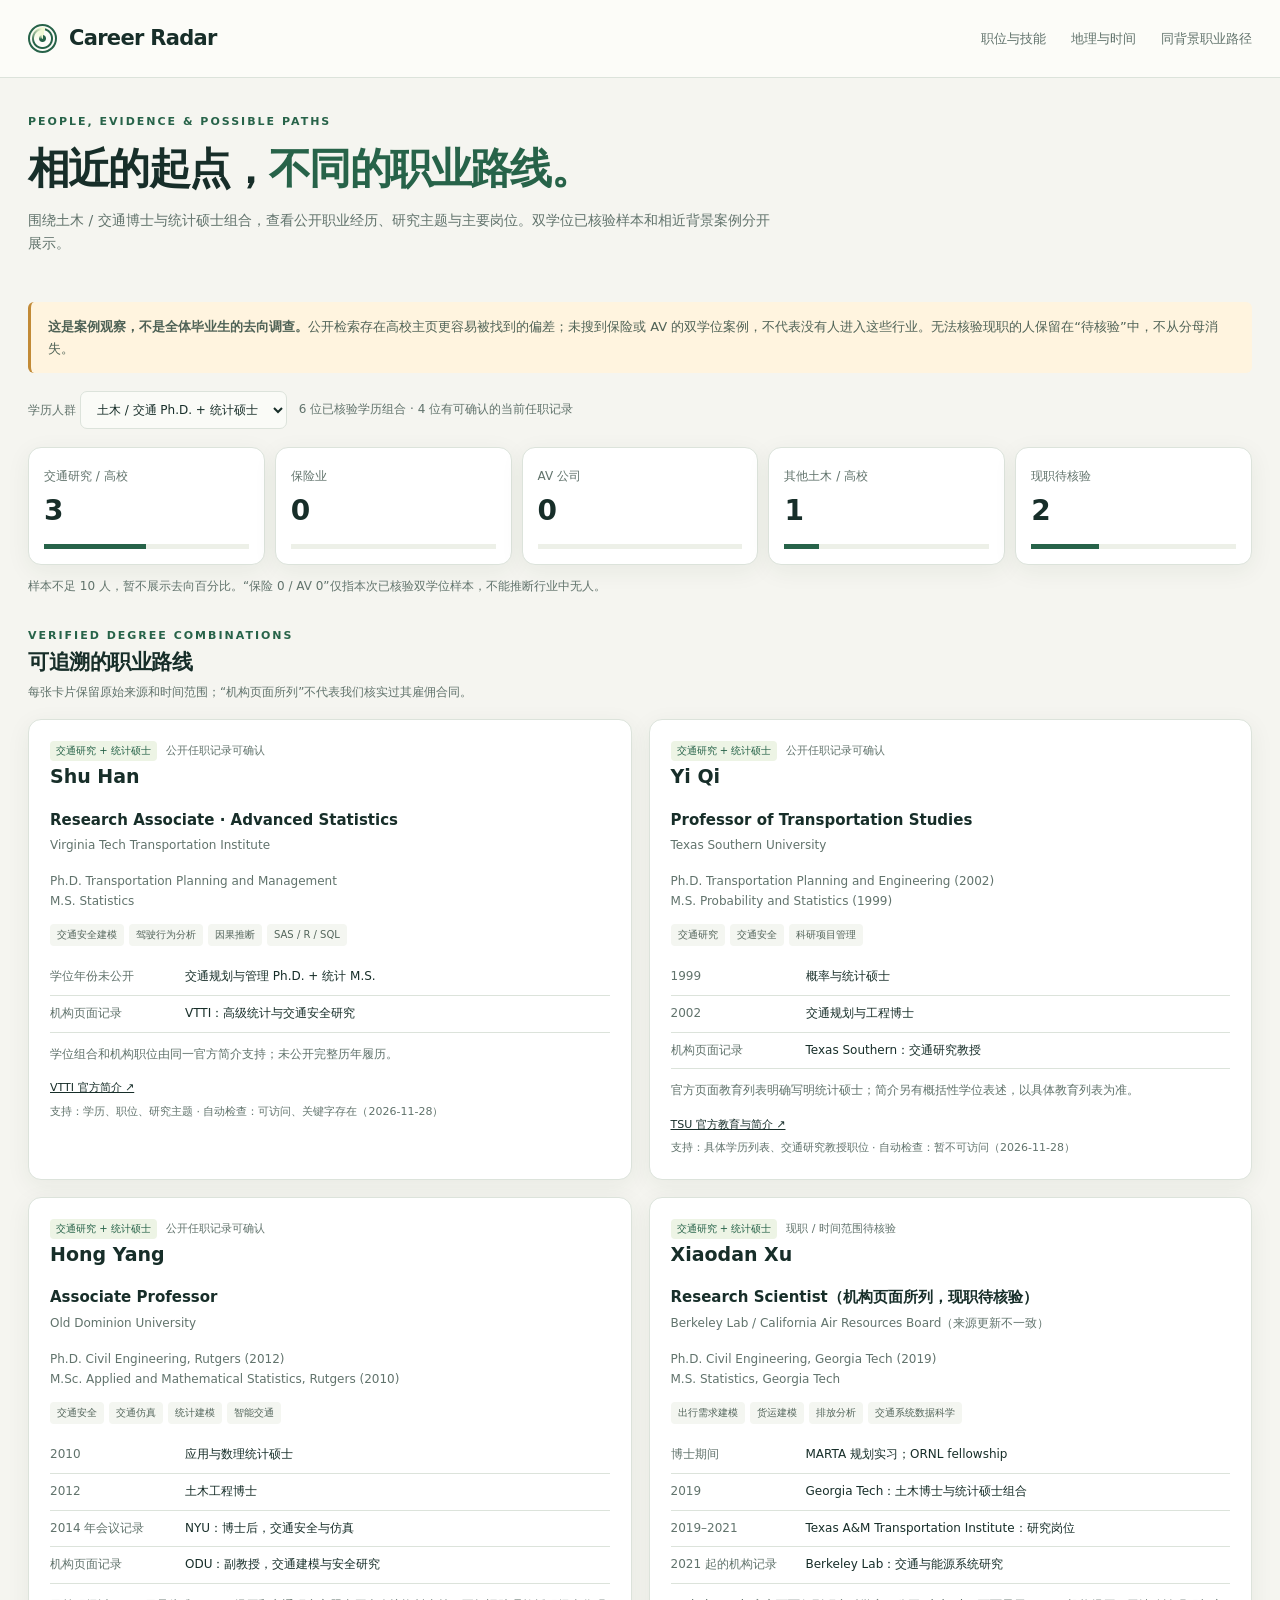
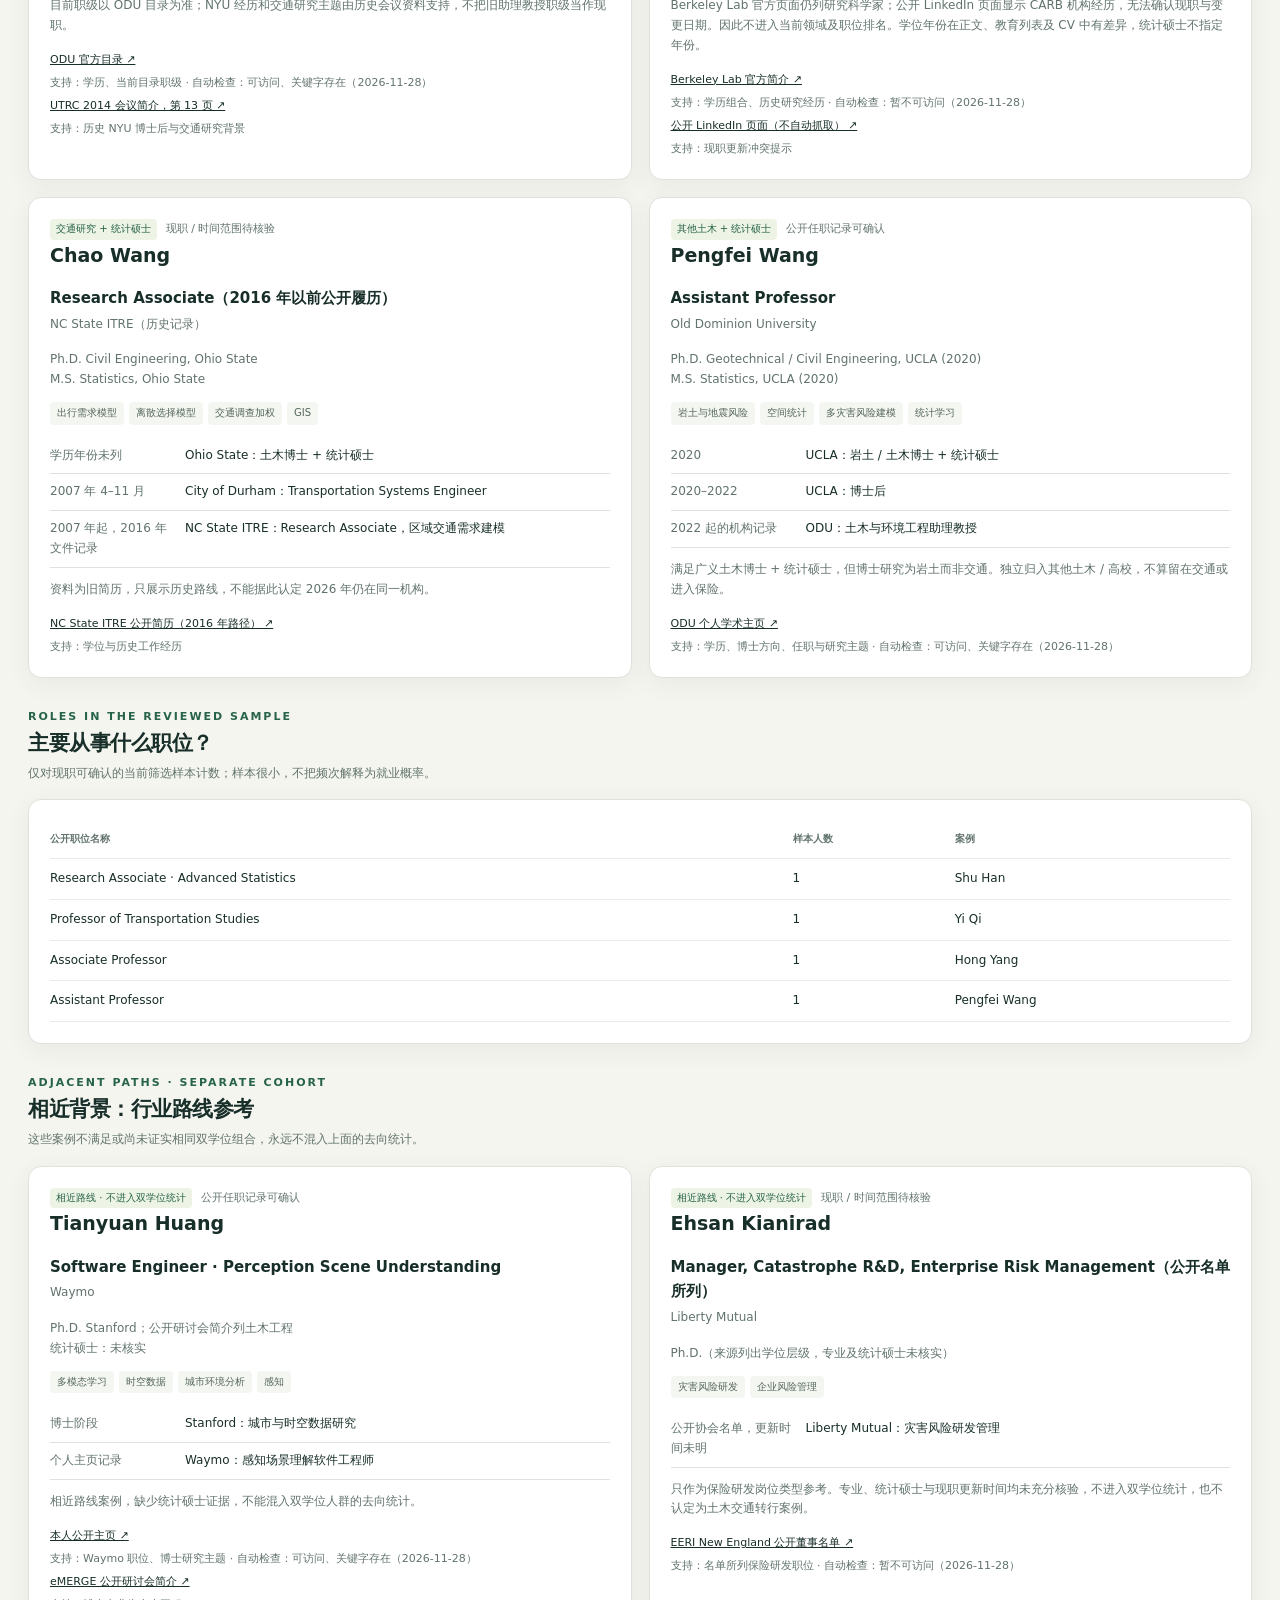
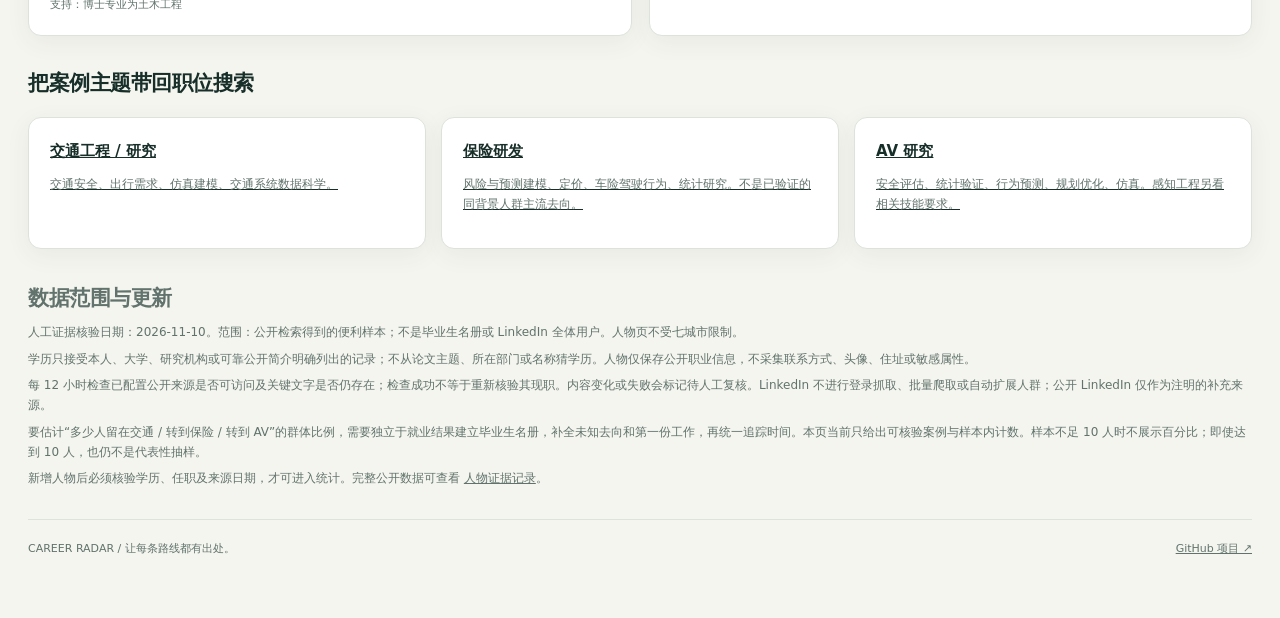
==== commit b73744ba: "Refresh job ledger and published snapshot [skip ci]" ====
--- a/careers.html
+++ b/careers.html
@@ -9,4 +9,4 @@
 <section><div class="section-head"><div><div class="eyebrow">ADJACENT PATHS · SEPARATE COHORT</div><h2>相近背景：行业路线参考</h2><p>这些案例不满足或尚未证实相同双学位组合，永远不混入上面的去向统计。</p></div></div><div class="person-grid" id="adjacent-grid"></div></section>
 <section><div class="section-head"><h2>把案例主题带回职位搜索</h2></div><div class="role-grid"><a class="panel" href="index.html?track=traffic"><strong>交通工程 / 研究</strong><p class="small">交通安全、出行需求、仿真建模、交通系统数据科学。</p></a><a class="panel" href="index.html?track=insurance"><strong>保险研发</strong><p class="small">风险与预测建模、定价、车险驾驶行为、统计研究。不是已验证的同背景人群主流去向。</p></a><a class="panel" href="index.html?track=av"><strong>AV 研究</strong><p class="small">安全评估、统计验证、行为预测、规划优化、仿真。感知工程另看相关技能要求。</p></a></div></section>
 <section class="method"><h2>数据范围与更新</h2><p id="review-date"></p><p>学历只接受本人、大学、研究机构或可靠公开简介明确列出的记录；不从论文主题、所在部门或名称猜学历。人物仅保存公开职业信息，不采集联系方式、头像、住址或敏感属性。</p><p>每 12 小时检查已配置公开来源是否可访问及关键文字是否仍存在；检查成功不等于重新核验其现职。内容变化或失败会标记待人工复核。LinkedIn 不进行登录抓取、批量爬取或自动扩展人群；公开 LinkedIn 仅作为注明的补充来源。</p><p>要估计“多少人留在交通 / 转到保险 / 转到 AV”的群体比例，需要独立于就业结果建立毕业生名册，补全未知去向和第一份工作，再统一追踪时间。本页当前只给出可核验案例与样本内计数。样本不足 10 人时不展示百分比；即使达到 10 人，也仍不是代表性抽样。</p><p>新增人物后必须核验学历、任职及来源日期，才可进入统计。完整公开数据可查看 <a href="data/people.json">人物证据记录</a>。</p></section><footer class="footer"><span>CAREER RADAR / 让每条路线都有出处。</span><a href="https://github.com/Dejong614/career-radar">GitHub 项目 ↗</a></footer></main>
-<script id="people-data" type="application/json">{"schema_version": 1, "reviewed_at": "2026-11-10", "scope": "公开检索得到的便利样本；不是毕业生名册或 LinkedIn 全体用户。人物页不受七城市限制。", "profiles": [{"id": "shu-han", "name": "Shu Han", "cohort": "transport_stats", "education": ["Ph.D. Transportation Planning and Management", "M.S. Statistics"], "field": "traffic", "role": "Research Associate · Advanced Statistics", "organization": "Virginia Tech Transportation Institute", "current_confirmed": true, "skills": ["交通安全建模", "驾驶行为分析", "因果推断", "SAS / R / SQL"], "path": [{"period": "学位年份未公开", "label": "交通规划与管理 Ph.D. + 统计 M.S."}, {"period": "机构页面记录", "label": "VTTI：高级统计与交通安全研究"}], "note": "学位组合和机构职位由同一官方简介支持；未公开完整历年履历。", "sources": [{"url": "https://www.vtti.vt.edu/staffdir/bio.php?pn=120117", "label": "VTTI 官方简介", "supports": "学历、职位、研究主题", "markers": ["Shu Han", "Statistics", "Research Associate"]}]}, {"id": "yi-qi", "name": "Yi Qi", "cohort": "transport_stats", "education": ["Ph.D. Transportation Planning and Engineering (2002)", "M.S. Probability and Statistics (1999)"], "field": "traffic", "role": "Professor of Transportation Studies", "organization": "Texas Southern University", "current_confirmed": true, "skills": ["交通研究", "交通安全", "科研项目管理"], "path": [{"period": "1999", "label": "概率与统计硕士"}, {"period": "2002", "label": "交通规划与工程博士"}, {"period": "机构页面记录", "label": "Texas Southern：交通研究教授"}], "note": "官方页面教育列表明确写明统计硕士；简介另有概括性学位表述，以具体教育列表为准。", "sources": [{"url": "https://coset.tsu.edu/people/yi-qi/", "label": "TSU 官方教育与简介", "supports": "具体学历列表、交通研究教授职位", "markers": ["Yi Qi", "Probability and Statistics", "Professor"]}]}, {"id": "hong-yang", "name": "Hong Yang", "cohort": "transport_stats", "education": ["Ph.D. Civil Engineering, Rutgers (2012)", "M.Sc. Applied and Mathematical Statistics, Rutgers (2010)"], "field": "traffic", "role": "Associate Professor", "organization": "Old Dominion University", "current_confirmed": true, "skills": ["交通安全", "交通仿真", "统计建模", "智能交通"], "path": [{"period": "2010", "label": "应用与数理统计硕士"}, {"period": "2012", "label": "土木工程博士"}, {"period": "2014 年会议记录", "label": "NYU：博士后，交通安全与仿真"}, {"period": "机构页面记录", "label": "ODU：副教授，交通建模与安全研究"}], "note": "目前职级以 ODU 目录为准；NYU 经历和交通研究主题由历史会议资料支持，不把旧助理教授职级当作现职。", "sources": [{"url": "https://www.odu.edu/directory/hong-yang", "label": "ODU 官方目录", "supports": "学历、当前目录职级", "markers": ["Hong Yang", "Statistics", "Associate Professor"]}, {"url": "https://www.utrc2.org/sites/default/files/11-19-14-Tech-Summit-Program.pdf", "label": "UTRC 2014 会议简介，第 13 页", "supports": "历史 NYU 博士后与交通研究背景", "check": false}]}, {"id": "xiaodan-xu", "name": "Xiaodan Xu", "cohort": "transport_stats", "education": ["Ph.D. Civil Engineering, Georgia Tech (2019)", "M.S. Statistics, Georgia Tech"], "field": "unknown", "reported_field": "traffic", "role": "Research Scientist（机构页面所列，现职待核验）", "organization": "Berkeley Lab / California Air Resources Board（来源更新不一致）", "current_confirmed": false, "skills": ["出行需求建模", "货运建模", "排放分析", "交通系统数据科学"], "path": [{"period": "博士期间", "label": "MARTA 规划实习；ORNL fellowship"}, {"period": "2019", "label": "Georgia Tech：土木博士与统计硕士组合"}, {"period": "2019–2021", "label": "Texas A&M Transportation Institute：研究岗位"}, {"period": "2021 起的机构记录", "label": "Berkeley Lab：交通与能源系统研究"}], "note": "Berkeley Lab 官方页面仍列研究科学家；公开 LinkedIn 页面显示 CARB 机构经历，无法确认现职与变更日期。因此不进入当前领域及职位排名。学位年份在正文、教育列表及 CV 中有差异，统计硕士不指定年份。", "sources": [{"url": "https://eta.lbl.gov/people/xiaodan-xu", "label": "Berkeley Lab 官方简介", "supports": "学历组合、历史研究经历", "markers": ["Xiaodan Xu", "Statistics", "research scientist"]}, {"url": "https://www.linkedin.com/in/xiaodanxu", "label": "公开 LinkedIn 页面（不自动抓取）", "supports": "现职更新冲突提示", "check": false}]}, {"id": "chao-wang", "name": "Chao Wang", "cohort": "transport_stats", "education": ["Ph.D. Civil Engineering, Ohio State", "M.S. Statistics, Ohio State"], "field": "unknown", "reported_field": "traffic", "role": "Research Associate（2016 年以前公开履历）", "organization": "NC State ITRE（历史记录）", "current_confirmed": false, "skills": ["出行需求模型", "离散选择模型", "交通调查加权", "GIS"], "path": [{"period": "学历年份未列", "label": "Ohio State：土木博士 + 统计硕士"}, {"period": "2007 年 4–11 月", "label": "City of Durham：Transportation Systems Engineer"}, {"period": "2007 年起，2016 年文件记录", "label": "NC State ITRE：Research Associate，区域交通需求建模"}], "note": "资料为旧简历，只展示历史路线，不能据此认定 2026 年仍在同一机构。", "sources": [{"url": "https://itre.ncsu.edu/wp-content/uploads/2016/03/WangC.pdf", "label": "NC State ITRE 公开简历（2016 年路径）", "supports": "学位与历史工作经历", "check": false}]}, {"id": "pengfei-wang", "name": "Pengfei Wang", "cohort": "civil_stats", "education": ["Ph.D. Geotechnical / Civil Engineering, UCLA (2020)", "M.S. Statistics, UCLA (2020)"], "field": "other", "role": "Assistant Professor", "organization": "Old Dominion University", "current_confirmed": true, "skills": ["岩土与地震风险", "空间统计", "多灾害风险建模", "统计学习"], "path": [{"period": "2020", "label": "UCLA：岩土 / 土木博士 + 统计硕士"}, {"period": "2020–2022", "label": "UCLA：博士后"}, {"period": "2022 起的机构记录", "label": "ODU：土木与环境工程助理教授"}], "note": "满足广义土木博士 + 统计硕士，但博士研究为岩土而非交通。独立归入其他土木 / 高校，不算留在交通或进入保险。", "sources": [{"url": "https://sites.wp.odu.edu/pengfei-wang/", "label": "ODU 个人学术主页", "supports": "学历、博士方向、任职与研究主题", "markers": ["Pengfei Wang", "Statistics", "Assistant Professor"]}]}, {"id": "tianyuan-huang", "name": "Tianyuan Huang", "cohort": "adjacent", "education": ["Ph.D. Stanford；公开研讨会简介列土木工程", "统计硕士：未核实"], "field": "av", "role": "Software Engineer · Perception Scene Understanding", "organization": "Waymo", "current_confirmed": true, "skills": ["多模态学习", "时空数据", "城市环境分析", "感知"], "path": [{"period": "博士阶段", "label": "Stanford：城市与时空数据研究"}, {"period": "个人主页记录", "label": "Waymo：感知场景理解软件工程师"}], "note": "相近路线案例，缺少统计硕士证据，不能混入双学位人群的去向统计。", "sources": [{"url": "https://tianyuanhuang.github.io/", "label": "本人公开主页", "supports": "Waymo 职位、博士研究主题", "markers": ["Tianyuan Huang", "Waymo", "Software Engineer"]}, {"url": "https://yi-ju.me/eMERGE/presentations/", "label": "eMERGE 公开研讨会简介", "supports": "博士专业为土木工程", "check": false}]}, {"id": "ehsan-kianirad", "name": "Ehsan Kianirad", "cohort": "adjacent", "education": ["Ph.D.（来源列出学位层级，专业及统计硕士未核实）"], "field": "insurance", "role": "Manager, Catastrophe R&D, Enterprise Risk Management（公开名单所列）", "organization": "Liberty Mutual", "current_confirmed": false, "skills": ["灾害风险研发", "企业风险管理"], "path": [{"period": "公开协会名单，更新时间未明", "label": "Liberty Mutual：灾害风险研发管理"}], "note": "只作为保险研发岗位类型参考。专业、统计硕士与现职更新时间均未充分核验，不进入双学位统计，也不认定为土木交通转行案例。", "sources": [{"url": "https://new-england.eeri.org/?page_id=135", "label": "EERI New England 公开董事名单", "supports": "名单所列保险研发职位", "markers": ["Ehsan Kianirad", "Liberty Mutual"]}]}], "source_health": {"https://www.vtti.vt.edu/staffdir/bio.php?pn=120117": {"checked_at": "2026-11-27T08:36:12+00:00", "status": "reachable_keywords_present"}, "https://coset.tsu.edu/people/yi-qi/": {"checked_at": "2026-11-27T08:36:12+00:00", "status": "unavailable", "error": "URLError"}, "https://www.odu.edu/directory/hong-yang": {"checked_at": "2026-11-27T08:36:12+00:00", "status": "reachable_keywords_present"}, "https://eta.lbl.gov/people/xiaodan-xu": {"checked_at": "2026-11-27T08:36:12+00:00", "status": "unavailable", "error": "HTTPError"}, "https://sites.wp.odu.edu/pengfei-wang/": {"checked_at": "2026-11-27T08:36:12+00:00", "status": "reachable_keywords_present"}, "https://tianyuanhuang.github.io/": {"checked_at": "2026-11-27T08:36:12+00:00", "status": "reachable_keywords_present"}, "https://new-england.eeri.org/?page_id=135": {"checked_at": "2026-11-27T08:36:12+00:00", "status": "unavailable", "error": "HTTPError"}}, "summary": {"sample_n": 6, "confirmed_n": 4, "counts": {"traffic": 3, "insurance": 0, "av": 0, "other": 1, "unknown": 2}, "roles": [["Research Associate · Advanced Statistics", 1], ["Professor of Transportation Studies", 1], ["Associate Professor", 1], ["Assistant Professor", 1]], "show_percentages": false}}</script><script src="web/careers.js?v=20261110-3" defer></script></body></html>
+<script id="people-data" type="application/json">{"schema_version": 1, "reviewed_at": "2026-11-10", "scope": "公开检索得到的便利样本；不是毕业生名册或 LinkedIn 全体用户。人物页不受七城市限制。", "profiles": [{"id": "shu-han", "name": "Shu Han", "cohort": "transport_stats", "education": ["Ph.D. Transportation Planning and Management", "M.S. Statistics"], "field": "traffic", "role": "Research Associate · Advanced Statistics", "organization": "Virginia Tech Transportation Institute", "current_confirmed": true, "skills": ["交通安全建模", "驾驶行为分析", "因果推断", "SAS / R / SQL"], "path": [{"period": "学位年份未公开", "label": "交通规划与管理 Ph.D. + 统计 M.S."}, {"period": "机构页面记录", "label": "VTTI：高级统计与交通安全研究"}], "note": "学位组合和机构职位由同一官方简介支持；未公开完整历年履历。", "sources": [{"url": "https://www.vtti.vt.edu/staffdir/bio.php?pn=120117", "label": "VTTI 官方简介", "supports": "学历、职位、研究主题", "markers": ["Shu Han", "Statistics", "Research Associate"]}]}, {"id": "yi-qi", "name": "Yi Qi", "cohort": "transport_stats", "education": ["Ph.D. Transportation Planning and Engineering (2002)", "M.S. Probability and Statistics (1999)"], "field": "traffic", "role": "Professor of Transportation Studies", "organization": "Texas Southern University", "current_confirmed": true, "skills": ["交通研究", "交通安全", "科研项目管理"], "path": [{"period": "1999", "label": "概率与统计硕士"}, {"period": "2002", "label": "交通规划与工程博士"}, {"period": "机构页面记录", "label": "Texas Southern：交通研究教授"}], "note": "官方页面教育列表明确写明统计硕士；简介另有概括性学位表述，以具体教育列表为准。", "sources": [{"url": "https://coset.tsu.edu/people/yi-qi/", "label": "TSU 官方教育与简介", "supports": "具体学历列表、交通研究教授职位", "markers": ["Yi Qi", "Probability and Statistics", "Professor"]}]}, {"id": "hong-yang", "name": "Hong Yang", "cohort": "transport_stats", "education": ["Ph.D. Civil Engineering, Rutgers (2012)", "M.Sc. Applied and Mathematical Statistics, Rutgers (2010)"], "field": "traffic", "role": "Associate Professor", "organization": "Old Dominion University", "current_confirmed": true, "skills": ["交通安全", "交通仿真", "统计建模", "智能交通"], "path": [{"period": "2010", "label": "应用与数理统计硕士"}, {"period": "2012", "label": "土木工程博士"}, {"period": "2014 年会议记录", "label": "NYU：博士后，交通安全与仿真"}, {"period": "机构页面记录", "label": "ODU：副教授，交通建模与安全研究"}], "note": "目前职级以 ODU 目录为准；NYU 经历和交通研究主题由历史会议资料支持，不把旧助理教授职级当作现职。", "sources": [{"url": "https://www.odu.edu/directory/hong-yang", "label": "ODU 官方目录", "supports": "学历、当前目录职级", "markers": ["Hong Yang", "Statistics", "Associate Professor"]}, {"url": "https://www.utrc2.org/sites/default/files/11-19-14-Tech-Summit-Program.pdf", "label": "UTRC 2014 会议简介，第 13 页", "supports": "历史 NYU 博士后与交通研究背景", "check": false}]}, {"id": "xiaodan-xu", "name": "Xiaodan Xu", "cohort": "transport_stats", "education": ["Ph.D. Civil Engineering, Georgia Tech (2019)", "M.S. Statistics, Georgia Tech"], "field": "unknown", "reported_field": "traffic", "role": "Research Scientist（机构页面所列，现职待核验）", "organization": "Berkeley Lab / California Air Resources Board（来源更新不一致）", "current_confirmed": false, "skills": ["出行需求建模", "货运建模", "排放分析", "交通系统数据科学"], "path": [{"period": "博士期间", "label": "MARTA 规划实习；ORNL fellowship"}, {"period": "2019", "label": "Georgia Tech：土木博士与统计硕士组合"}, {"period": "2019–2021", "label": "Texas A&M Transportation Institute：研究岗位"}, {"period": "2021 起的机构记录", "label": "Berkeley Lab：交通与能源系统研究"}], "note": "Berkeley Lab 官方页面仍列研究科学家；公开 LinkedIn 页面显示 CARB 机构经历，无法确认现职与变更日期。因此不进入当前领域及职位排名。学位年份在正文、教育列表及 CV 中有差异，统计硕士不指定年份。", "sources": [{"url": "https://eta.lbl.gov/people/xiaodan-xu", "label": "Berkeley Lab 官方简介", "supports": "学历组合、历史研究经历", "markers": ["Xiaodan Xu", "Statistics", "research scientist"]}, {"url": "https://www.linkedin.com/in/xiaodanxu", "label": "公开 LinkedIn 页面（不自动抓取）", "supports": "现职更新冲突提示", "check": false}]}, {"id": "chao-wang", "name": "Chao Wang", "cohort": "transport_stats", "education": ["Ph.D. Civil Engineering, Ohio State", "M.S. Statistics, Ohio State"], "field": "unknown", "reported_field": "traffic", "role": "Research Associate（2016 年以前公开履历）", "organization": "NC State ITRE（历史记录）", "current_confirmed": false, "skills": ["出行需求模型", "离散选择模型", "交通调查加权", "GIS"], "path": [{"period": "学历年份未列", "label": "Ohio State：土木博士 + 统计硕士"}, {"period": "2007 年 4–11 月", "label": "City of Durham：Transportation Systems Engineer"}, {"period": "2007 年起，2016 年文件记录", "label": "NC State ITRE：Research Associate，区域交通需求建模"}], "note": "资料为旧简历，只展示历史路线，不能据此认定 2026 年仍在同一机构。", "sources": [{"url": "https://itre.ncsu.edu/wp-content/uploads/2016/03/WangC.pdf", "label": "NC State ITRE 公开简历（2016 年路径）", "supports": "学位与历史工作经历", "check": false}]}, {"id": "pengfei-wang", "name": "Pengfei Wang", "cohort": "civil_stats", "education": ["Ph.D. Geotechnical / Civil Engineering, UCLA (2020)", "M.S. Statistics, UCLA (2020)"], "field": "other", "role": "Assistant Professor", "organization": "Old Dominion University", "current_confirmed": true, "skills": ["岩土与地震风险", "空间统计", "多灾害风险建模", "统计学习"], "path": [{"period": "2020", "label": "UCLA：岩土 / 土木博士 + 统计硕士"}, {"period": "2020–2022", "label": "UCLA：博士后"}, {"period": "2022 起的机构记录", "label": "ODU：土木与环境工程助理教授"}], "note": "满足广义土木博士 + 统计硕士，但博士研究为岩土而非交通。独立归入其他土木 / 高校，不算留在交通或进入保险。", "sources": [{"url": "https://sites.wp.odu.edu/pengfei-wang/", "label": "ODU 个人学术主页", "supports": "学历、博士方向、任职与研究主题", "markers": ["Pengfei Wang", "Statistics", "Assistant Professor"]}]}, {"id": "tianyuan-huang", "name": "Tianyuan Huang", "cohort": "adjacent", "education": ["Ph.D. Stanford；公开研讨会简介列土木工程", "统计硕士：未核实"], "field": "av", "role": "Software Engineer · Perception Scene Understanding", "organization": "Waymo", "current_confirmed": true, "skills": ["多模态学习", "时空数据", "城市环境分析", "感知"], "path": [{"period": "博士阶段", "label": "Stanford：城市与时空数据研究"}, {"period": "个人主页记录", "label": "Waymo：感知场景理解软件工程师"}], "note": "相近路线案例，缺少统计硕士证据，不能混入双学位人群的去向统计。", "sources": [{"url": "https://tianyuanhuang.github.io/", "label": "本人公开主页", "supports": "Waymo 职位、博士研究主题", "markers": ["Tianyuan Huang", "Waymo", "Software Engineer"]}, {"url": "https://yi-ju.me/eMERGE/presentations/", "label": "eMERGE 公开研讨会简介", "supports": "博士专业为土木工程", "check": false}]}, {"id": "ehsan-kianirad", "name": "Ehsan Kianirad", "cohort": "adjacent", "education": ["Ph.D.（来源列出学位层级，专业及统计硕士未核实）"], "field": "insurance", "role": "Manager, Catastrophe R&D, Enterprise Risk Management（公开名单所列）", "organization": "Liberty Mutual", "current_confirmed": false, "skills": ["灾害风险研发", "企业风险管理"], "path": [{"period": "公开协会名单，更新时间未明", "label": "Liberty Mutual：灾害风险研发管理"}], "note": "只作为保险研发岗位类型参考。专业、统计硕士与现职更新时间均未充分核验，不进入双学位统计，也不认定为土木交通转行案例。", "sources": [{"url": "https://new-england.eeri.org/?page_id=135", "label": "EERI New England 公开董事名单", "supports": "名单所列保险研发职位", "markers": ["Ehsan Kianirad", "Liberty Mutual"]}]}], "source_health": {"https://www.vtti.vt.edu/staffdir/bio.php?pn=120117": {"checked_at": "2026-11-28T07:51:31+00:00", "status": "reachable_keywords_present"}, "https://coset.tsu.edu/people/yi-qi/": {"checked_at": "2026-11-28T07:51:31+00:00", "status": "unavailable", "error": "URLError"}, "https://www.odu.edu/directory/hong-yang": {"checked_at": "2026-11-28T07:51:31+00:00", "status": "reachable_keywords_present"}, "https://eta.lbl.gov/people/xiaodan-xu": {"checked_at": "2026-11-28T07:51:31+00:00", "status": "unavailable", "error": "HTTPError"}, "https://sites.wp.odu.edu/pengfei-wang/": {"checked_at": "2026-11-28T07:51:31+00:00", "status": "reachable_keywords_present"}, "https://tianyuanhuang.github.io/": {"checked_at": "2026-11-28T07:51:31+00:00", "status": "reachable_keywords_present"}, "https://new-england.eeri.org/?page_id=135": {"checked_at": "2026-11-28T07:51:31+00:00", "status": "unavailable", "error": "HTTPError"}}, "summary": {"sample_n": 6, "confirmed_n": 4, "counts": {"traffic": 3, "insurance": 0, "av": 0, "other": 1, "unknown": 2}, "roles": [["Research Associate · Advanced Statistics", 1], ["Professor of Transportation Studies", 1], ["Associate Professor", 1], ["Assistant Professor", 1]], "show_percentages": false}}</script><script src="web/careers.js?v=20261110-3" defer></script></body></html>
